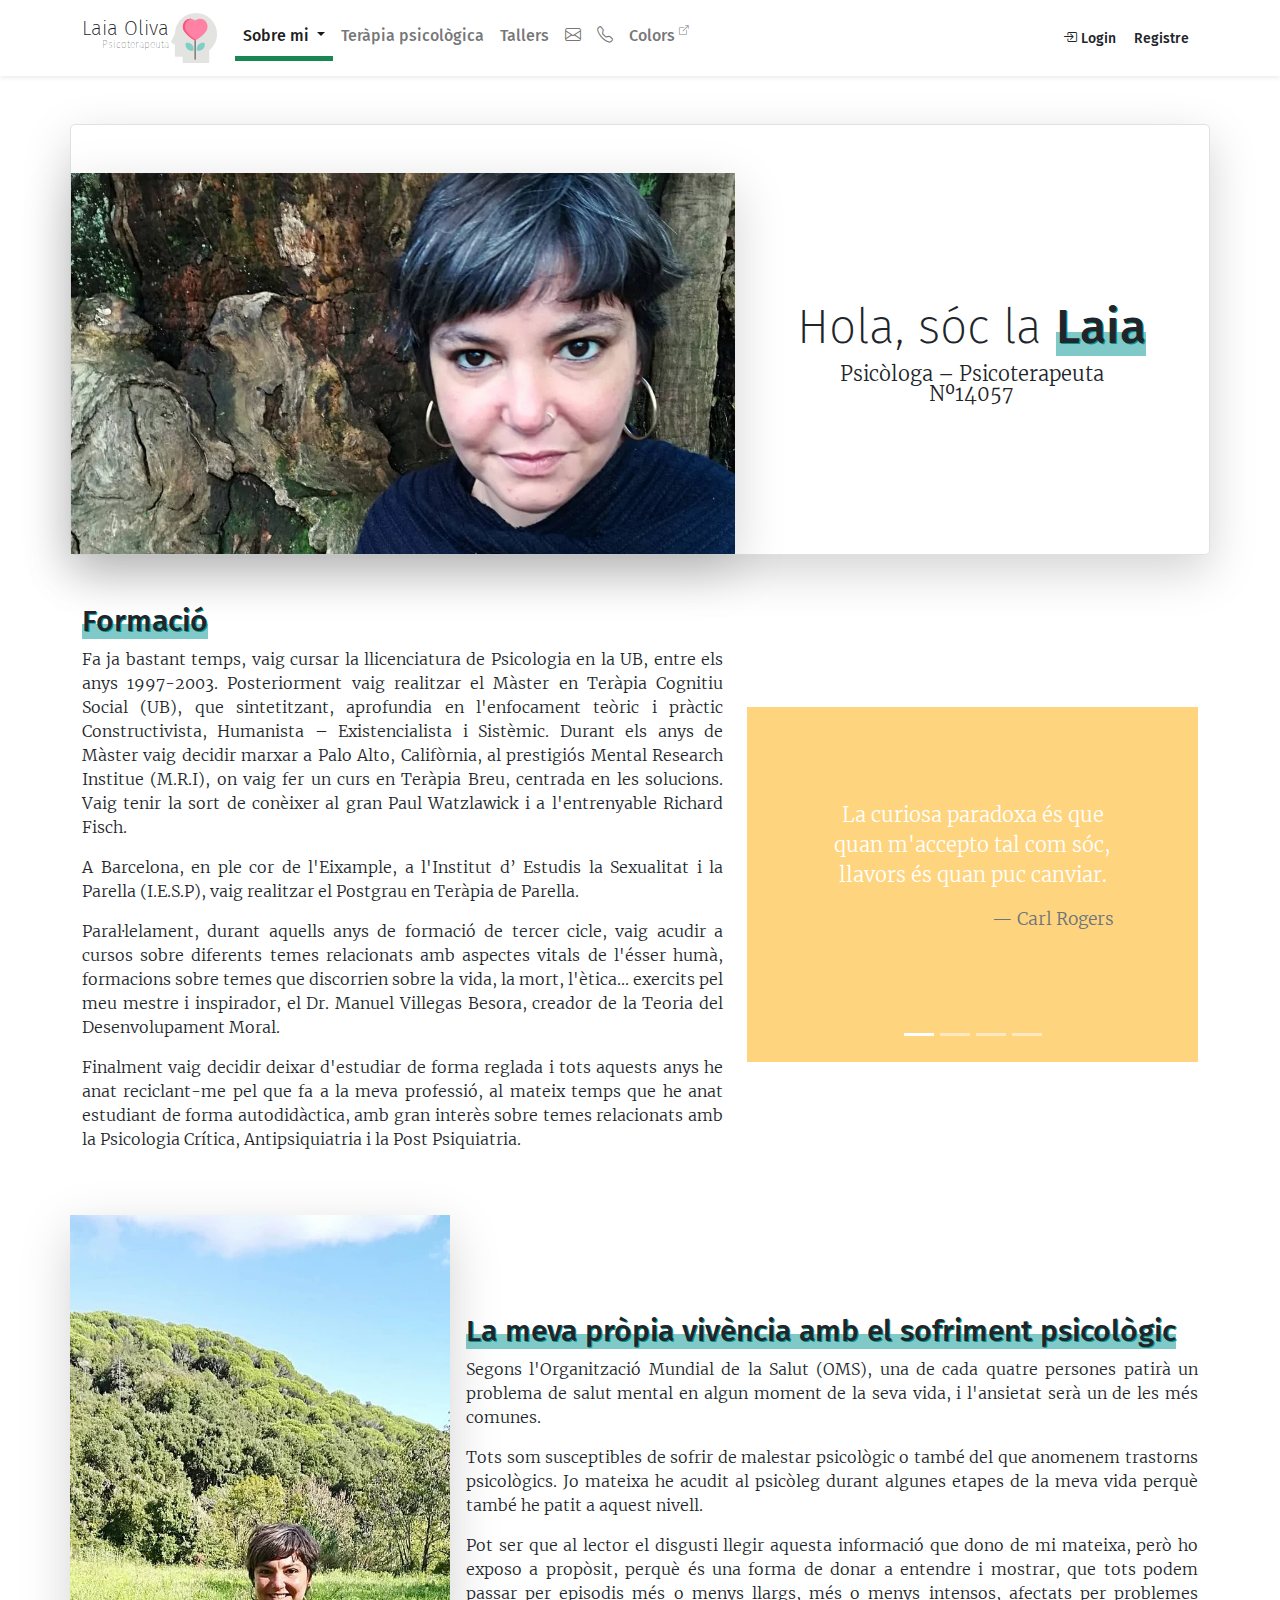
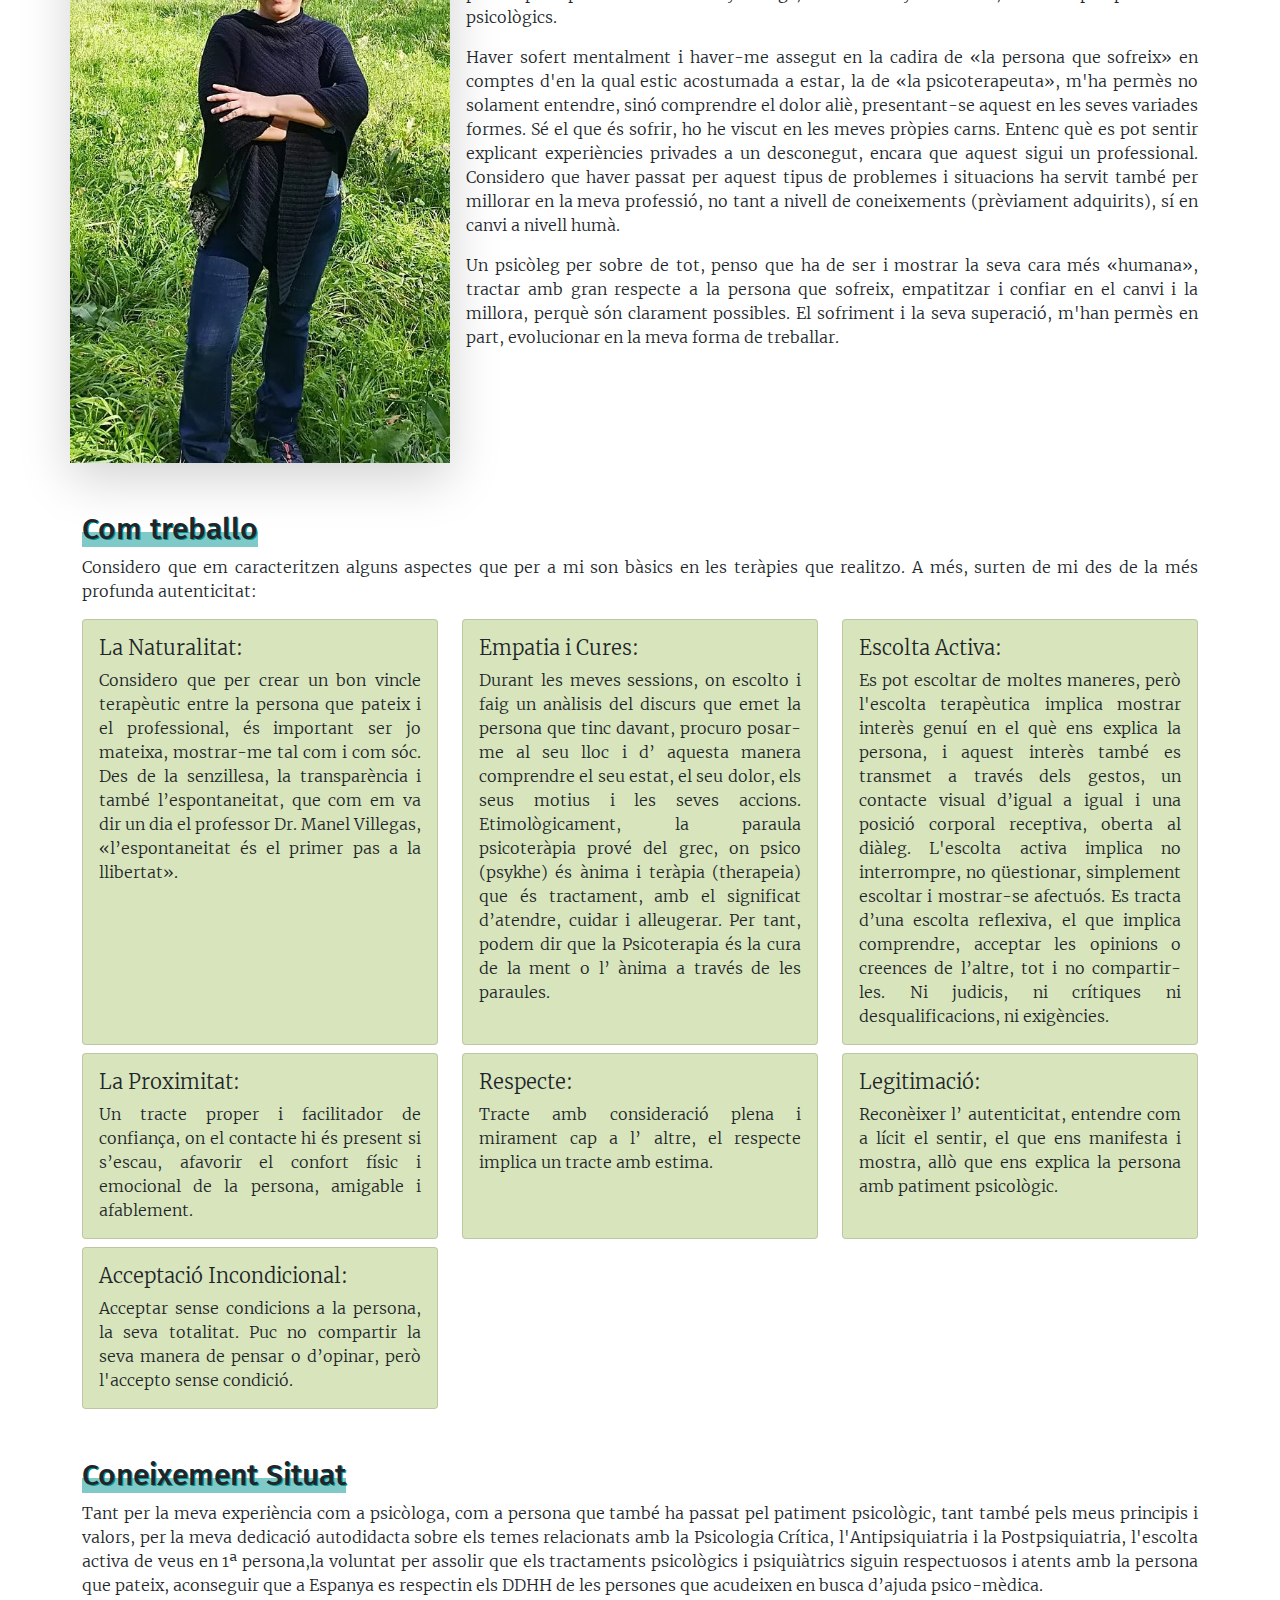
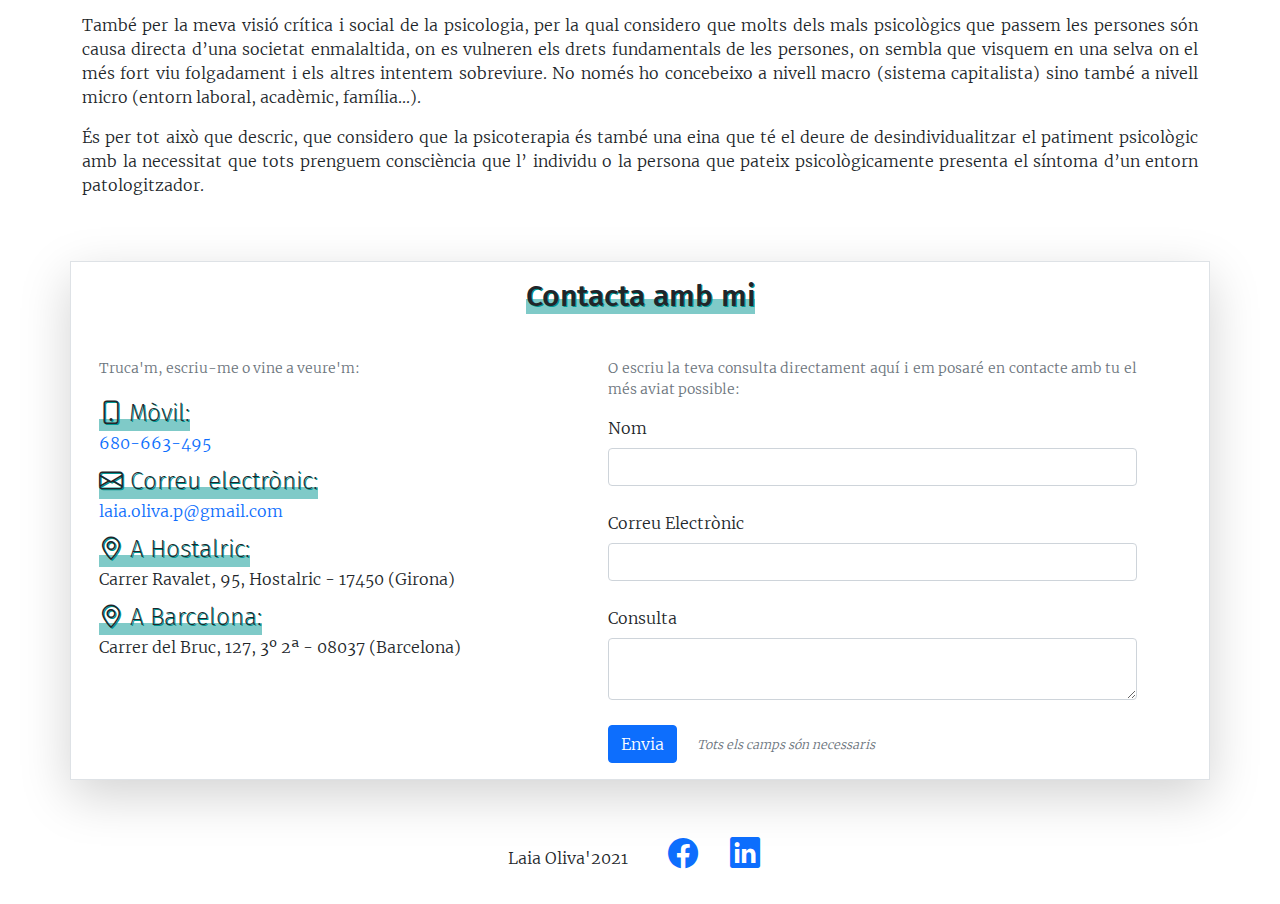
==== index.html @ 210c1254 "Afegits colors personalitzats" ====
<!doctype html>
<html lang="ca">

<head>
	<meta charset="UTF-8">
	<meta name="description" content="IT Academy - Sprint 2: maquetació II (Bootstrap)">
	<meta name="keywords" content="HTML5, CSS3, Bootstrap">
	<meta name="author" content="Rubèn Nieto Perarnau">
	<meta name="viewport" content="width=device-width, initial-scale=1.0">
	<title>S2: Bootstrap - IT Academy</title>

	<!-- 
		a través de CDN: 
	-->

	<!-- Bootstrap -->
	<!-- <link href="https://cdn.jsdelivr.net/npm/bootstrap@5.0.0-beta3/dist/css/bootstrap.min.css" rel="stylesheet" integrity="sha384-eOJMYsd53ii+scO/bJGFsiCZc+5NDVN2yr8+0RDqr0Ql0h+rP48ckxlpbzKgwra6" crossorigin="anonymous"> -->

	<!-- Google Fonts -->
	<!-- <link rel="preconnect" href="https://fonts.gstatic.com"> -->
	<!-- <link href="https://fonts.googleapis.com/css2?family=Fira+Sans:wght@100;200;500;900&family=Merriweather:wght@300&display=swap" rel="stylesheet"> -->
	
	<!-- Bootstrap ICONS -->
	<!-- <link rel="stylesheet" href="https://cdn.jsdelivr.net/npm/bootstrap-icons@1.4.1/font/bootstrap-icons.css"> -->

	<!-- 
		local:
	-->
	
	<!-- Bootstrap -->
	<link href="assets/css/bootstrap.min.css" rel="stylesheet" type="text/css">

	<!-- Fonts -->
	<link href="assets/css/fonts.css" rel="stylesheet" type="text/css">

	<!-- Bootstrap ICONS -->
	<link href="assets/css/bootstrap-icons.css" rel="stylesheet" type="text/css">

	<!-- Els meus estils -->
	<link href="assets/css/styles.css" rel="stylesheet" type="text/css">


</head>

<body>
	<!-- Login Modal -->
	<div class="modal fade" id="loginModal" tabindex="-1" aria-labelledby="loginModalLabel" aria-hidden="true">
		<div class="modal-dialog modal-dialog-centered">
			<div class="modal-content">
				<div class="modal-header">
					<h5 class="modal-title" id="loginModalLabel">Login</h5>
					<button type="button" class="btn-close" data-bs-dismiss="modal" aria-label="Tancar"></button>
				</div>
				<div class="modal-body">
					<form>
						<label for="loginUsername" class="form-label">Nom d'usuari o email:</label>
						<div class="input-group mb-3">
							<span class="input-group-text"><i class="bi bi-person"></i></span>
							<span class="input-group-text"><i class="bi bi-at"></i></span>
							<input type="text" class="form-control" placeholder="" aria-label="Usuari" aria-describedby="loginUsername" id="loginUsername" required>
						</div>
						<label for="loginPassword" class="form-label">Contrasenya:</label>
						<div class="input-group mb-3">
							<span class="input-group-text"><i class="bi bi-asterisk"></i></span>
							<input type="password" class="form-control" placeholder="" aria-label="Password" aria-describedby="loginPassword" id="loginPassword" required>
						</div>
					</form>
				</div>
				<div class="modal-footer">
					<button type="button" class="btn btn-secondary" data-bs-dismiss="modal" data-bs-toggle="modal"
						data-bs-target="#registreModal">Registre</button>
					<button type="button" class="btn btn-primary" data-bs-dismiss="modal">Entra</button>
				</div>
			</div>
		</div>
	</div>
	<!-- Registre Modal -->
	<div class="modal fade" id="registreModal" tabindex="-1" aria-labelledby="registreModalLabel" aria-hidden="true">
		<div class="modal-dialog modal-dialog-centered">
			<div class="modal-content">
				<div class="modal-header">
					<h5 class="modal-title" id="registreModalLabel">Registre</h5>
					<button type="button" class="btn-close" data-bs-dismiss="modal" aria-label="Tancar"></button>
				</div>
				<div class="modal-body">
					<form>
						<label for="registreUsername" class="form-label">Nom d'usuari:</label>
						<div class="input-group mb-3">
							<span class="input-group-text"><i class="bi bi-person"></i></span>
							<input type="text" class="form-control" placeholder="" aria-label="Nom d'usuari" aria-describedby="registreUsername" id="registreUsername" required>
						</div><label for="registreEmail" class="form-label">Correu electrònic:</label>
						<div class="input-group mb-3">
							<span class="input-group-text"><i class="bi bi-at"></i></span>
							<input type="text" class="form-control" placeholder="" aria-label="Nom d'usuari" aria-describedby="registreEmail" id="registreEmail" required>
						</div>
						<label for="registrePassword" class="form-label">Contrasenya:</label>
						<div class="input-group mb-3">
							<span class="input-group-text"><i class="bi bi-asterisk"></i></span>
							<input type="password" class="form-control" placeholder="" aria-label="Password" aria-describedby="registrePassword" id="registrePassword">
						</div>
					</form>
				</div>
				<div class="modal-footer">
					<button type="button" class="btn btn-secondary" data-bs-dismiss="modal" data-bs-toggle="modal"
						data-bs-target="#loginModal">Login</button>
					<button type="button" class="btn btn-primary" data-bs-dismiss="modal">Registra't!</button>
				</div>
			</div>
		</div>
	</div>
	<header>
		<nav class="navbar navbar-expand-lg navbar-light bg-light shadow-sm max-height-100">
			<div class="container">
				<a class="navbar-brand" href="#">
					<img src="assets/images/emotions.svg" alt="Logotip" height="50">
					<div class="float-start text-logo">
						<p>Laia Oliva</p>
						<p>Psicoterapeuta</p>
					</div>
				</a>
				<button class="navbar-toggler" type="button" data-bs-toggle="collapse"
					data-bs-target="#navbarSupportedContent" aria-controls="navbarSupportedContent"
					aria-expanded="false" aria-label="Toggle navigation">
					<span class="navbar-toggler-icon"></span>
				</button>
				<div class="collapse navbar-collapse" id="navbarSupportedContent">
					<ul class="navbar-nav me-auto mb-2 mb-lg-0 nav-pills">
						<li class="nav-item dropdown">
							<a class="nav-link dropdown-toggle active" href="index.html" id="navbarDropdown" role="button"
								data-bs-toggle="dropdown" aria-expanded="false">Sobre mi
							</a>
							<ul class="dropdown-menu" aria-labelledby="navbarDropdown">
								<li><a class="dropdown-item" href="index.html#formacio">Formació</a></li>
								<li><a class="dropdown-item" href="index.html#propia-experiencia">Pròpia vivència</a>
								</li>
								<li><a class="dropdown-item" href="index.html#com-treballo">Com treballo</a></li>
								<li><a class="dropdown-item" href="index.html#coneixement-situat">Coneixement situat</a>
								</li>
							</ul>
						</li>
						<li class="nav-item">
							<a class="nav-link" href="#">Teràpia psicològica</a>
						</li>
						<li class="nav-item">
							<a class="nav-link" href="#">Tallers</a>
						</li>
						<li class="nav-item">
							<a class="nav-link" href="index.html#contacte"><i class="bi bi-envelope"></i></a>
						</li>
						<li class="nav-item">
							<a class="nav-link" href="tel:0034680663495"><i class="bi bi-telephone"></i></a>
						</li>
						<li class="nav-item">
							<a class="nav-link" href="colors.html">Colors <small class="align-top"><i class="bi bi-box-arrow-up-right"></i></small></a>
						</li>
					</ul>
				</div>
				<form class="d-flex">
					<button class="btn btn-sm" type="button" data-bs-toggle="modal" data-bs-target="#loginModal">
						<i class="bi bi-box-arrow-in-right"></i> Login
					</button>
					<button class="btn btn-sm" type="button" data-bs-toggle="modal" data-bs-target="#registreModal">
						Registre
					</button>
				</form>
			</div>
		</nav>
	</header>
	<main class="container-fluid">
		<header class="container mt-5">
			<div class="row pb-0 pt-lg-5 align-items-center rounded-3 border shadow-lg">
				<div class="col-lg-5 p-3 p-lg-4 pt-lg-3">
					<h1 class="display-5 lh-5 text-center">Hola, sóc la <strong>Laia</strong></h1>
					<p class="lead lh-1 text-center">
						Psicòloga – Psicoterapeuta<br />
						Nº14057
					</p>
				</div>
				<div class="col-lg-7 order-lg-first p-0 overflow-hidden shadow-lg">
					<div class="overflow-hidden">
						<img class="d-block rounded-lg-3 rounded-xlg-5 img-fluid" src="assets/images/laia1.webp"
							alt="Foto Laia Oliva">
					</div>
				</div>
			</div>
		</header>
		<!-- Sobre Mi -->
		<section class="container mt-5">
			<!-- Formació -->
			<div class="row align-items-center">
				<div class="col-lg-7">
					<h2 id="formacio"><strong>Formació</strong></h2>
					<p> Fa ja bastant temps, vaig cursar la llicenciatura de Psicologia en la UB, entre els anys
						1997-2003.
						Posteriorment vaig realitzar el Màster en Teràpia Cognitiu Social (UB), que sintetitzant,
						aprofundia
						en l'enfocament teòric i pràctic Constructivista, Humanista – Existencialista i Sistèmic.
						Durant els anys de Màster vaig decidir marxar a Palo Alto, Califòrnia, al prestigiós Mental
						Research
						Institue (M.R.I), on vaig fer un curs en Teràpia Breu, centrada en les solucions.
						Vaig tenir la sort de conèixer al gran Paul Watzlawick i a l'entrenyable Richard Fisch.
					</p>
					<p>
						A Barcelona, en ple cor de l'Eixample, a l'Institut d’ Estudis la Sexualitat i la Parella
						(I.E.S.P),
						vaig realitzar el Postgrau en Teràpia de Parella.
					</p>
					<p>
						Paral·lelament, durant aquells anys de formació de tercer cicle, vaig acudir a cursos sobre
						diferents
						temes relacionats amb aspectes vitals de l'ésser humà, formacions sobre temes que discorrien
						sobre la
						vida, la mort, l'ètica... exercits pel meu mestre i inspirador, el Dr. Manuel Villegas Besora,
						creador
						de la Teoria del Desenvolupament Moral.
					</p>
					<p>
						Finalment vaig decidir deixar d'estudiar de forma reglada i tots aquests anys he anat
						reciclant-me pel
						que fa a la meva professió, al mateix temps que he anat estudiant de forma autodidàctica, amb
						gran
						interès sobre temes relacionats amb la Psicologia Crítica, Antipsiquiatria i la Post
						Psiquiatria.
					</p>
				</div>
				<div class="col-lg-5">
					<div id="carouselFrases" class="carousel slide carousel-fade" data-bs-ride="carousel">
						<div class="carousel-indicators">
							<button type="button" data-bs-target="#carouselFrases" data-bs-slide-to="0" class="active"
								aria-current="true" aria-label="Frase 1"></button>
							<button type="button" data-bs-target="#carouselFrases" data-bs-slide-to="1"
								aria-label="Frase 2"></button>
							<button type="button" data-bs-target="#carouselFrases" data-bs-slide-to="2"
								aria-label="Frase 3"></button>
							<button type="button" data-bs-target="#carouselFrases" data-bs-slide-to="3"
								aria-label="Frase 4"></button>
						</div>
						<div class="carousel-inner">
							<div class="carousel-item active">
								<img src="assets/images/frase1.jpg" class="d-block w-100" alt="Fons Frase 1">
								<div class="carousel-caption d-flex align-items-center top-0">
									<div class="card-body">
										<blockquote class="blockquote">
											<p>La curiosa paradoxa és que quan m'accepto tal com sóc, llavors és quan
												puc canviar.</p>
											<footer class="blockquote-footer mt-3 text-end">Carl Rogers</footer>
										</blockquote>
									</div>
								</div>
							</div>
							<div class="carousel-item">
								<img src="assets/images/frase2.jpg" class="d-block w-100" alt="Fons Frase 2">
								<div class="carousel-caption d-flex align-items-center top-0">
									<div class="card-body">
										<blockquote class="blockquote">
											<p>La veritable felicitat està en acceptar-se un mateix i entrar en contacte
												amb un mateix.</p>
											<footer class="blockquote-footer mt-3 text-end">Carl Rogers</footer>
										</blockquote>
									</div>
								</div>
							</div>
							<div class="carousel-item">
								<img src="assets/images/frase3.jpg" class="d-block w-100" alt="Fons Frase 3">
								<div class="carousel-caption d-flex align-items-center top-0">
									<div class="card-body">
										<blockquote class="blockquote mb-0">
											<p>Una persona, en descubrir que és estimada per ser com és, no pel que
												pretèn ser, sentirà que mereix respecte i amor.</p>
											<footer class="blockquote-footer mt-3 text-end">Carl Rogers</footer>
										</blockquote>
									</div>
								</div>
							</div>
							<div class="carousel-item">
								<img src="assets/images/frase4.jpg" class="d-block w-100" alt="Fons Frase 4">
								<div class="carousel-caption d-flex align-items-center top-0">
									<div class="card-body">
										<blockquote class="blockquote mb-0">
											<p>La bona vida és un procés, no un estat del ser. Es tracta d'una direcció,
												no d'un
												destí.</p>
											<footer class="blockquote-footer mt-3 text-end">Carl Rogers</footer>
										</blockquote>
									</div>
								</div>
							</div>
						</div>
					</div>
				</div>
			</div>
			<!-- Pròpia experiència -->
			<div class="row mt-5 align-items-center">
				<div class="col-lg-8 ps-lg-3">
					<h2 id="propia-experiencia"><strong>La meva pròpia vivència amb el sofriment psicològic</strong>
					</h2>
					<p>
						Segons l'Organització Mundial de la Salut (OMS), una de cada quatre persones patirà un problema
						de salut mental en algun moment de la seva vida, i l'ansietat serà un de les més comunes.
					</p>
					<p>
						Tots som susceptibles de sofrir de malestar psicològic o també del que anomenem trastorns
						psicològics. Jo mateixa he acudit al psicòleg durant algunes etapes de la meva vida perquè també
						he patit a
						aquest nivell.
					</p>
					<p>
						Pot ser que al lector el disgusti llegir aquesta informació que dono de mi mateixa, però ho
						exposo a propòsit, perquè és una forma de donar a entendre i mostrar, que tots podem passar
						per episodis més o menys llargs, més o menys intensos, afectats per problemes psicològics.
					</p>
					<p>
						Haver sofert mentalment i haver-me assegut en la cadira de «la persona que sofreix» en comptes
						d'en la qual estic acostumada a estar, la de «la psicoterapeuta», m'ha permès no solament
						entendre, sinó comprendre el dolor aliè, presentant-se aquest en les seves variades formes. Sé
						el que és sofrir, ho he viscut en les
						meves pròpies carns.
						Entenc què es pot sentir explicant experiències privades a un desconegut, encara que aquest
						sigui un
						professional.
						Considero que haver passat per aquest tipus de problemes i situacions ha servit també per
						millorar en la meva professió, no tant a nivell de coneixements (prèviament adquirits), sí en
						canvi a nivell humà.
					</p>
					<p>
						Un psicòleg per sobre de tot, penso que ha de ser i mostrar la seva cara més «humana», tractar
						amb
						gran respecte
						a la persona que sofreix, empatitzar i confiar en el canvi i la millora, perquè són clarament
						possibles.
						El sofriment i la seva superació, m'han permès en part, evolucionar en la meva forma de
						treballar.
					</p>
				</div>
				<div class="col-lg-4 order-lg-first p-0 shadow-lg">
					<picture>
						<source media="(min-width:992px)" srcset="assets/images/laia2-v.jpg">
						<img class="img-fluid" src="assets/images/laia2.jpg" alt="Foto Laia Oliva">
					</picture>
				</div>
			</div>
			<!-- Com Treballo -->
			<div class="row mt-5">
				<h2 id="com-treballo"><strong>Com treballo</strong></h2>
				<p>
					Considero que em caracteritzen alguns aspectes que per a mi son bàsics en les teràpies que
					realitzo. A més, surten de mi des de la més profunda autenticitat:
				</p>
			</div>
			<div class="row row-cols-auto row-cols-lg-3 row-cols-xxl-4 gy-2">
				<div class="col d-flex align-items-stretch">
					<div class="card bg-color2">
						<div class="card-body">
							<h5 class="card-title">La Naturalitat:</h5>
							<p class="card-text">Considero que per crear un bon vincle terapèutic entre la persona que
								pateix i el
								professional,
								és important ser jo mateixa, mostrar-me tal com i com sóc. Des de la senzillesa, la
								transparència
								i també l’espontaneitat, que com em va dir un dia el professor Dr. Manel Villegas,
								«l’espontaneitat
								és el primer pas a la llibertat».</p>
						</div>
					</div>
				</div>
				<div class="col d-flex align-items-stretch">
					<div class="card bg-color2">
						<div class="card-body">
							<h5 class="card-title">Empatia i Cures:</h5>
							<p class="card-text">Durant les meves sessions, on escolto i faig un anàlisis del discurs
								que emet la persona que
								tinc davant,
								procuro posar-me al seu lloc i d’ aquesta manera comprendre el seu estat, el seu dolor,
								els
								seus motius i
								les seves accions. Etimològicament, la paraula psicoteràpia prové del grec, on psico
								(psykhe) és ànima i
								teràpia (therapeia) que és tractament, amb el significat d’atendre, cuidar i alleugerar.
								Per
								tant, podem dir
								que la Psicoterapia és la cura de la ment o l’ ànima a través de les paraules.</p>
						</div>
					</div>
				</div>
				<div class="col d-flex align-items-stretch">
					<div class="card bg-color2">
						<div class="card-body">
							<h5 class="card-title">Escolta Activa:</h5>
							<p class="card-text">Es pot escoltar de moltes maneres, però l'escolta terapèutica
								implica mostrar interès
								genuí en el què ens explica la persona, i aquest interès també es transmet a través
								dels
								gestos, un contacte visual d’igual a igual i una posició corporal receptiva, oberta
								al
								diàleg. L'escolta activa implica no interrompre, no qüestionar, simplement escoltar
								i
								mostrar-se afectuós. Es tracta d’una escolta reflexiva, el que implica comprendre,
								acceptar les opinions o creences de l’altre, tot i no compartir-les. Ni judicis,
								ni crítiques ni desqualificacions, ni exigències.</p>
						</div>
					</div>
				</div>
				<div class="col d-flex align-items-stretch">
					<div class="card bg-color2">
						<div class="card-body">
							<h5 class="card-title">La Proximitat:</h5>
							<p class="card-text">Un tracte proper i facilitador de confiança, on el contacte hi és
								present si s’escau,
								afavorir el confort físic i emocional de la persona, amigable i afablement.
							</p>
						</div>
					</div>
				</div>
				<div class="col d-flex align-items-stretch">
					<div class="card bg-color2">
						<div class="card-body">
							<h5 class="card-title">Respecte:</h5>
							<p class="card-text">Tracte amb consideració plena i mirament cap a l’ altre, el respecte
								implica un tracte amb
								estima.</p>
						</div>
					</div>
				</div>
				<div class="col d-flex align-items-stretch">
					<div class="card bg-color2">
						<div class="card-body">
							<h5 class="card-title">Legitimació:</h5>
							<p class="card-text">Reconèixer l’ autenticitat, entendre com a lícit el sentir, el que ens
								manifesta i mostra,
								allò que
								ens explica la persona amb patiment psicològic.</p>
						</div>
					</div>
				</div>
				<div class="col d-flex align-items-stretch">
					<div class="card bg-color2">
						<div class="card-body">
							<h5 class="card-title">Acceptació Incondicional:</h5>
							<p class="card-text">Acceptar sense condicions a la persona, la seva totalitat. Puc no
								compartir la seva manera
								de pensar
								o d’opinar, però l'accepto sense condició.</p>
						</div>
					</div>
				</div>
			</div>
			<!-- Coneixement Situat -->
			<div class="row mt-5">
				<h2 id="coneixement-situat"><strong>Coneixement Situat</strong></h2>
				<p>
					Tant per la meva experiència com a psicòloga, com a persona que també ha passat pel patiment
					psicològic, tant també pels meus principis i valors, per la meva dedicació autodidacta sobre
					els temes relacionats amb la Psicologia Crítica, l'Antipsiquiatria i la Postpsiquiatria,
					l'escolta activa de veus en 1ª persona,la voluntat per assolir que els tractaments psicològics
					i psiquiàtrics siguin respectuosos i atents amb la persona que pateix, aconseguir que a Espanya
					es respectin els DDHH de les persones que acudeixen en busca d’ajuda psico-mèdica.
				</p>
				<p>
					També per la meva visió crítica i social de la psicologia, per la qual considero que molts dels mals
					psicològics que passem les persones són causa directa d’una societat enmalaltida, on es
					vulneren els drets fundamentals de les persones, on sembla que visquem en una selva on el més
					fort viu folgadament i els altres intentem sobreviure. No només ho concebeixo a nivell macro
					(sistema capitalista) sino també a nivell micro (entorn laboral, acadèmic, família...).
				</p>
				<p>
					És per tot això que descric, que considero que la psicoterapia és també una eina que té el
					deure de desindividualitzar el patiment psicològic amb la necessitat que tots prenguem
					consciència que l’ individu o la persona que pateix psicològicamente presenta el síntoma d’un
					entorn patologitzador.
				</p>
			</div>
		</section>
		<!-- Teràpia Psicològica
		<section class="bg-color1 container mt-5" id="terapia">
			<div class="row">
				<h2><strong>Teràpia Psicològica</strong></h2>
			</div>
		</section>
		Tallers
		<section class="bg-color3 container mt-5" id="tallers">
			<div class="row">
				<h2><strong>Tallers</strong></h2>
			</div>
		</section> -->
		<!-- Contacte -->
		<section class="container my-5 border shadow-lg" id="contacte">
			<div class="row p-3 text-center">
				<h2><strong>Contacta amb mi</strong></h2>
			</div>
			<div class="row p-3 gap-5">
				<div class="col-lg-5">
					<p class="form-text mb-3">Truca'm, escriu-me o vine a veure'm:</p>
					<address>
						<dl>
							<dt><i class="bi bi-phone"></i> Mòvil:</dt>
							<dd><a href="tel:0034680663495">680-663-495</a></dd>
							<dt><i class="bi bi-envelope"></i> Correu electrònic:</dt>
							<dd><a href="mailto:laia.oliva.p@gmail.com">laia.oliva.p@gmail.com</a></dd>
							<dt><i class="bi bi-geo-alt"></i> A Hostalric:</dt>
							<dd>Carrer Ravalet, 95, Hostalric - 17450 (Girona)</dd>
							<dt><i class="bi bi-geo-alt"></i> A Barcelona:</dt>
							<dd>Carrer del Bruc, 127, 3º 2ª - 08037 (Barcelona)</dd>
						</dl>
					</address>
				</div>
				<div class="col-lg-6">
					<form>
						<p class="mb-3 form-text">O escriu la teva consulta directament aquí i em posaré en contacte amb
							tu el més aviat possible:</p>
						<div>
							<label for="inputNom" class="form-label">Nom</label>
							<input type="text" class="form-control" id="inputNom" aria-describedby="nomHelp" required>
							<div id="nomHelp" class="form-text invisible"><small>Escriu el teu nom per dirigir-me a
									tu.</small>
							</div>
						</div>
						<div>
							<label for="inputEmail" class="form-label">Correu Electrònic</label>
							<input type="email" class="form-control" id="inputEmail" aria-describedby="emailHelp"
								required>
							<div id="emailHelp" class="form-text invisible"><small>Mai comparteixo l'email amb ningú
									més.</small>
							</div>
						</div>
						<div>
							<label for="inputConsulta" class="form-label">Consulta</label>
							<textarea type="text" class="form-control" id="inputConsulta"
								aria-describedby="consultaHelp"></textarea>
							<div id="AssumpteHelp" class="form-text invisible"><small>Escriu aquí la teva
									consulta.</small></div>
						</div>
						<div class="justify-content-end">
							<button type="submit" class="btn btn-primary">Envia</button>
							<span id="passwordHelpInline" class="form-text ps-3"><small><em>Tots els camps són
										necessaris</em></small></span>
						</div>
					</form>
				</div>
			</div>
		</section>
	</main>
	<footer class="mb-3">
		<div class="row align-items-center">
			<div class="col-6">
				<ul class="nav justify-content-end">
					<li class="nav-item">
						Laia Oliva'2021
					</li>
				</ul>
			</div>
			<div class="col-6">
				<ul class="nav justify-content-start">
					<li class="nav-item">
						<h2><a href="#" class="nav-link"><i class="bi bi-facebook"></i></a></h2>
					</li>
					<li class="nav-item">
						<h2><a href="#" class="nav-link"><i class="bi bi-linkedin"></i></a></h2>
					</li>
				</ul>
			</div>
		</div>
	</footer>
	<!-- Bootstrap JS Bundle with Popper -->
	<!-- CDN-->
	<!-- <script src="https://cdn.jsdelivr.net/npm/bootstrap@5.0.0-beta3/dist/js/bootstrap.bundle.min.js" integrity="sha384-JEW9xMcG8R+pH31jmWH6WWP0WintQrMb4s7ZOdauHnUtxwoG2vI5DkLtS3qm9Ekf" crossorigin="anonymous"></script> -->
	<!-- local -->
	<script src="assets/js/bootstrap.bundle.min.js" type="text/javascript"></script>
</body>

</html>
---- assets/css/fonts.css ----
@font-face {
    font-family: "Fira Sans";
    src: url("../fonts/FiraSans-100.ttf") format('truetype');
    font-weight: 100;
    font-style: normal;
}

@font-face {
    font-family: "Fira Sans";
    src: url("../fonts/FiraSans-200.ttf") format('truetype');
    font-weight: 200;
    font-style: normal;
}

@font-face {
    font-family: "Fira Sans";
    src: url("../fonts/FiraSans-500.ttf") format('truetype');
    font-weight: 500;
    font-style: normal;
}

@font-face {
    font-family: "Fira Sans";
    src: url("../fonts/FiraSans-100.ttf") format('truetype');
    font-weight: 900;
    font-style: normal;
}

@font-face {
    font-family: "Merriweather";
    src: url("../fonts/Merriweather-300.ttf") format('truetype');
    font-weight: 300;
    font-style: normal;
}
---- assets/css/styles.css ----
body { font-family: 'Merriweather', serif; }

h1, h2, .navbar, dt { font-family: 'Fira Sans', sans-serif; }

.navbar { background-color: white !important; }

.nav-pills .nav-link.active {
    background-color: rgba(255, 255, 255, 0) !important;
    border-radius: 0;
    border-bottom: 5px solid var(--bs-green);
}

h1 { 
    font-weight: 500; 
    font-size: 3em; 
}

h2 { 
    font-weight: 200;
    font-size: 1.875em;
}

.text-logo p { 
    font-weight: 200; 
    margin: 0;
}

.text-logo p:last-of-type { 
    font-weight: 100; 
    font-size: 0.5em;
    text-align: right;
    line-height: .5em;
}

strong, dt {
    box-shadow: inset 0 -0.5em rgba(0, 149, 145, 0.5);
    text-shadow: 1px 1px rgb(0, 149, 145);
}

strong { font-weight: bolder; }

dt { 
    display: inline-block; 
    font-weight: 200;
}

p:not(blockquote p), dd { text-align: justify; }

.bg-secondary { background-color: #950004 !important; }

.bg-secondary-light { background-color: #E7CFD1 !important; }

.bg-primary-light { background-color: #CFE7E5 !important; }

.bg-color1 { background-color: #FFD47E; }
.bg-color2 { background-color: #D7E4BC; }
.bg-color3 { background-color: #FFC4AC; }
.bg-color4 { background-color: #D4E3FE, }

address dt { font-size: 1.5em; }
address a { text-decoration: none; }

small.align-top { font-size: 0.6em; }
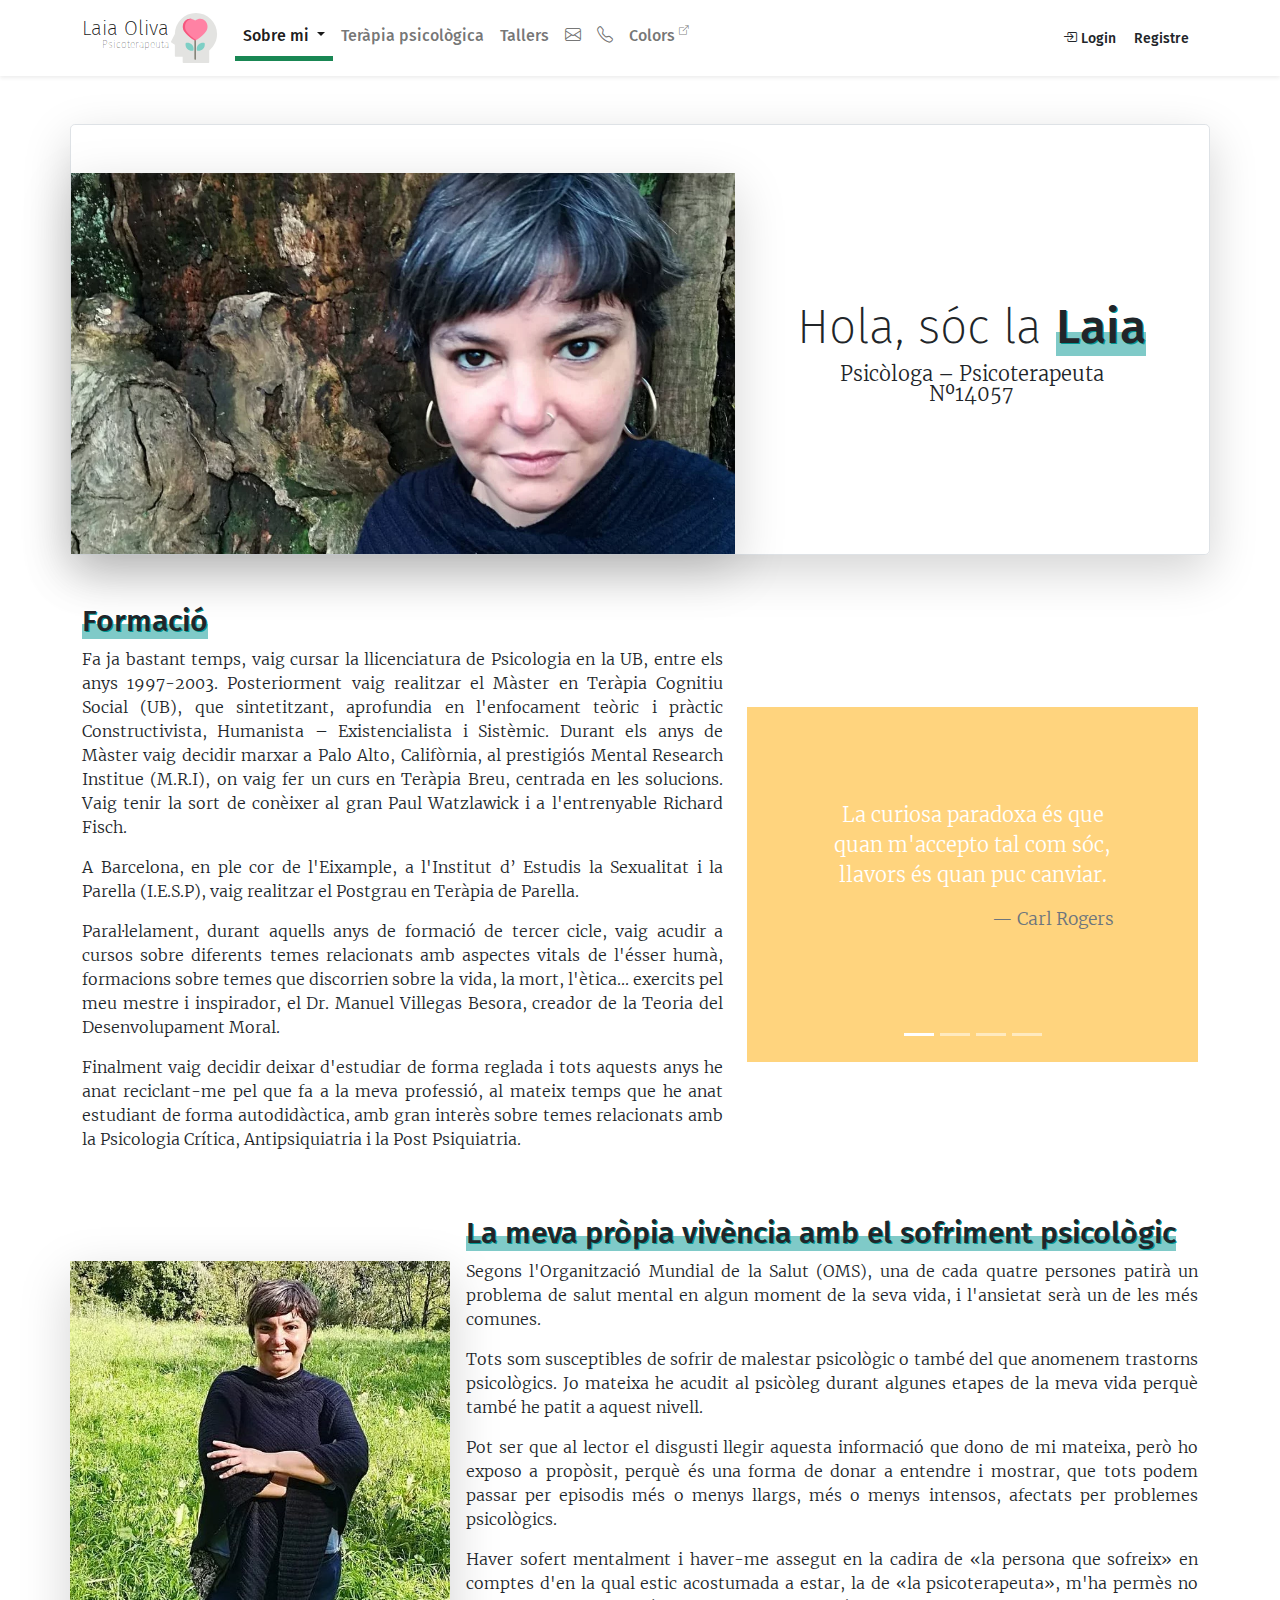
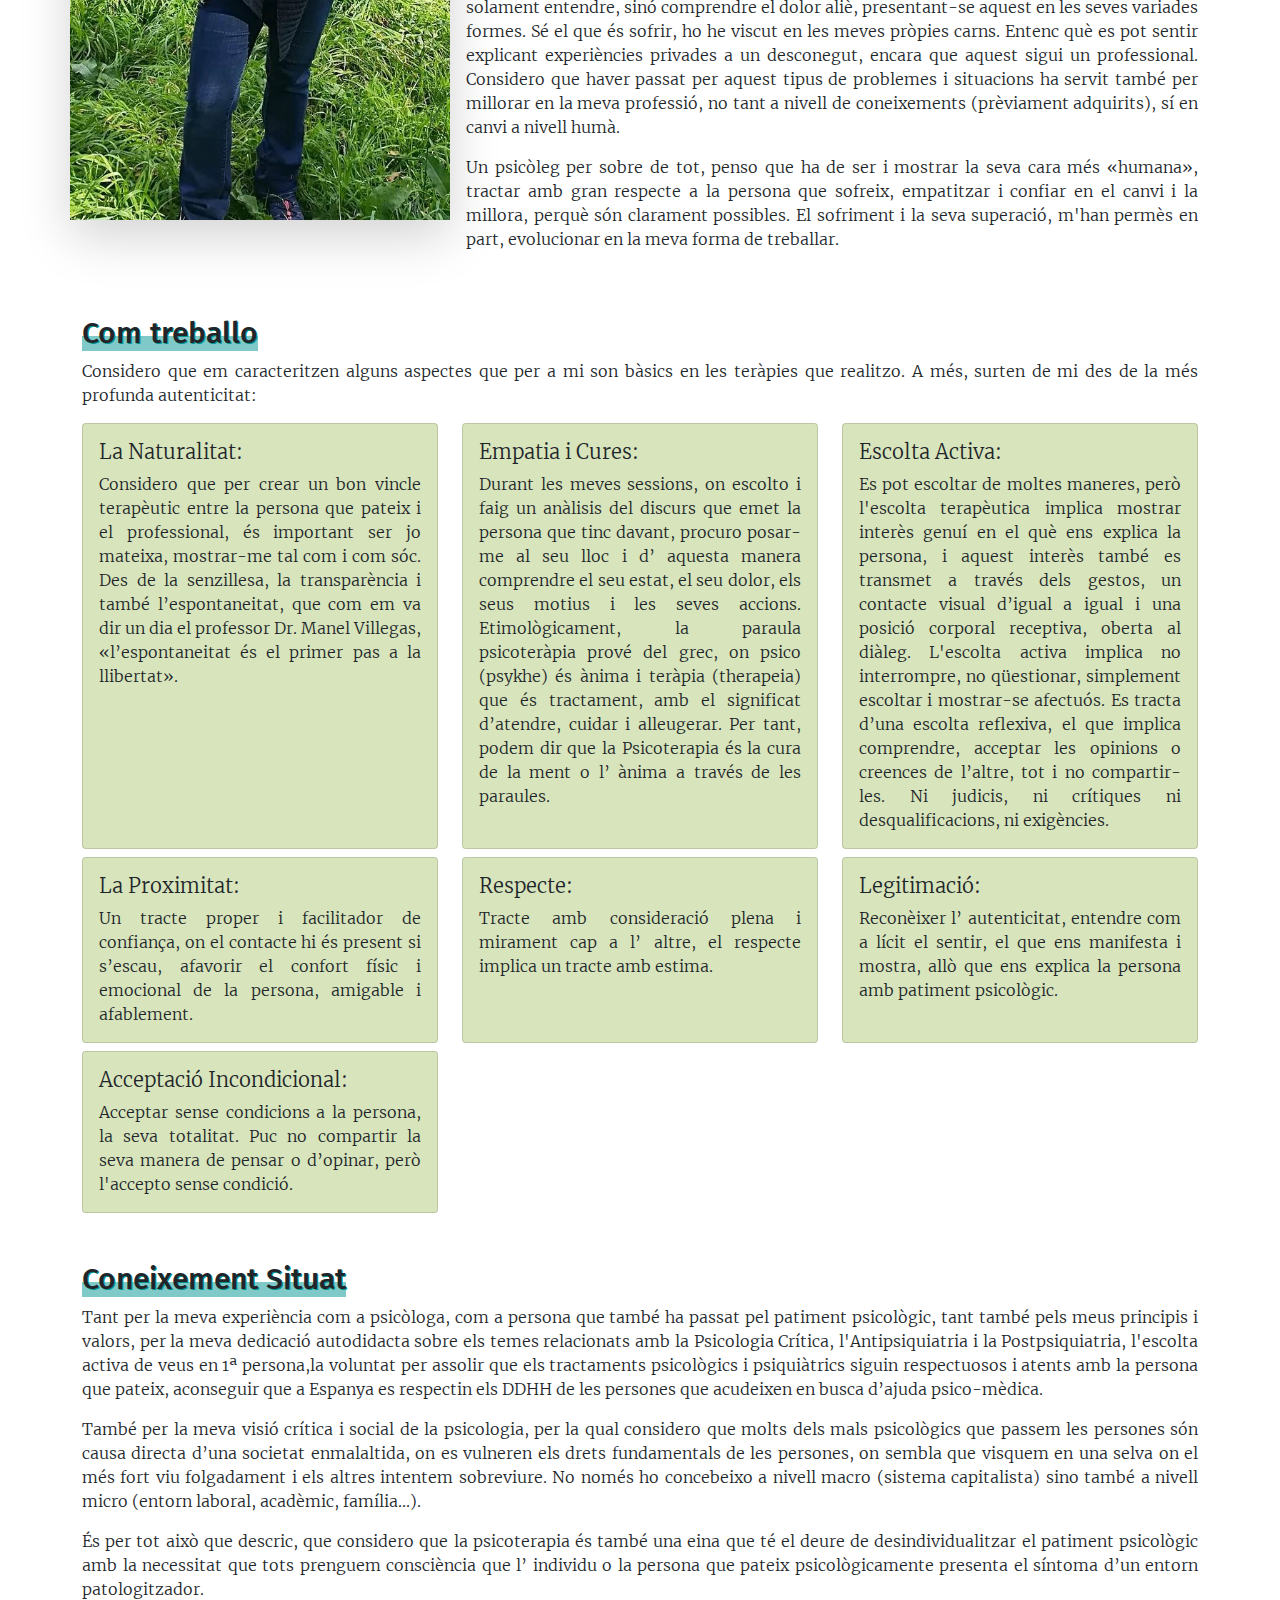
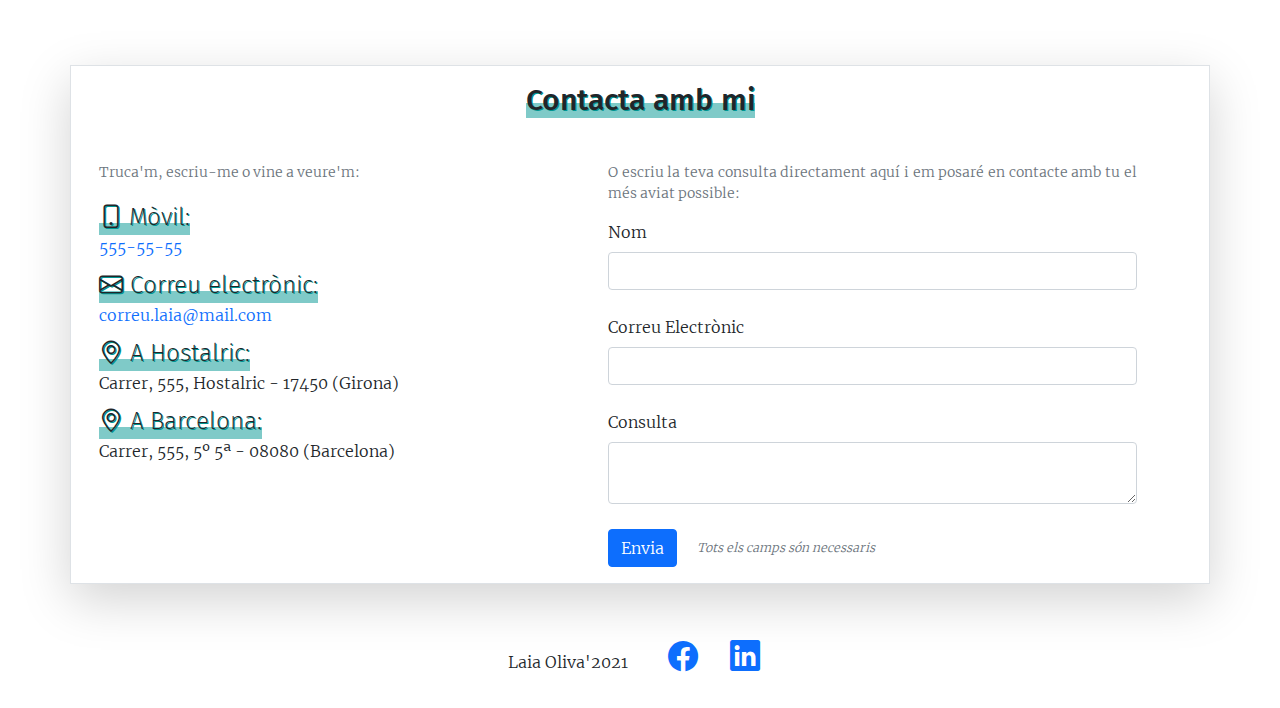
==== commit bad9eed1: "Final ex3: tunejar plantilla" ====
--- a/index.html
+++ b/index.html
@@ -6,6 +6,9 @@
 	<meta name="description" content="IT Academy - Sprint 2: maquetació II (Bootstrap)">
 	<meta name="keywords" content="HTML5, CSS3, Bootstrap">
 	<meta name="author" content="Rubèn Nieto Perarnau">
+	<link rel="apple-touch-icon" sizes="76x76" href="assets/images/favicon.png">
+  	<link rel="icon" type="image/png" href="assets/images/favicon.png">
+  	<meta http-equiv="X-UA-Compatible" content="IE=edge,chrome=1" />
 	<meta name="viewport" content="width=device-width, initial-scale=1.0">
 	<title>S2: Bootstrap - IT Academy</title>
 
@@ -148,7 +151,7 @@
 							<a class="nav-link" href="index.html#contacte"><i class="bi bi-envelope"></i></a>
 						</li>
 						<li class="nav-item">
-							<a class="nav-link" href="tel:0034680663495"><i class="bi bi-telephone"></i></a>
+							<a class="nav-link" href="#"><i class="bi bi-telephone"></i></a>
 						</li>
 						<li class="nav-item">
 							<a class="nav-link" href="colors.html">Colors <small class="align-top"><i class="bi bi-box-arrow-up-right"></i></small></a>
@@ -334,7 +337,7 @@
 				</div>
 				<div class="col-lg-4 order-lg-first p-0 shadow-lg">
 					<picture>
-						<source media="(min-width:992px)" srcset="assets/images/laia2-v.jpg">
+						<source media="(min-width:992px)" srcset="assets/images/laia3-v.jpg">
 						<img class="img-fluid" src="assets/images/laia2.jpg" alt="Foto Laia Oliva">
 					</picture>
 				</div>
@@ -493,13 +496,13 @@
 					<address>
 						<dl>
 							<dt><i class="bi bi-phone"></i> Mòvil:</dt>
-							<dd><a href="tel:0034680663495">680-663-495</a></dd>
+							<dd><a href="#">555-55-55</a></dd>
 							<dt><i class="bi bi-envelope"></i> Correu electrònic:</dt>
-							<dd><a href="mailto:laia.oliva.p@gmail.com">laia.oliva.p@gmail.com</a></dd>
+							<dd><a href="mailto:#">correu.laia@mail.com</a></dd>
 							<dt><i class="bi bi-geo-alt"></i> A Hostalric:</dt>
-							<dd>Carrer Ravalet, 95, Hostalric - 17450 (Girona)</dd>
+							<dd>Carrer, 555, Hostalric - 17450 (Girona)</dd>
 							<dt><i class="bi bi-geo-alt"></i> A Barcelona:</dt>
-							<dd>Carrer del Bruc, 127, 3º 2ª - 08037 (Barcelona)</dd>
+							<dd>Carrer, 555, 5º 5ª - 08080 (Barcelona)</dd>
 						</dl>
 					</address>
 				</div>
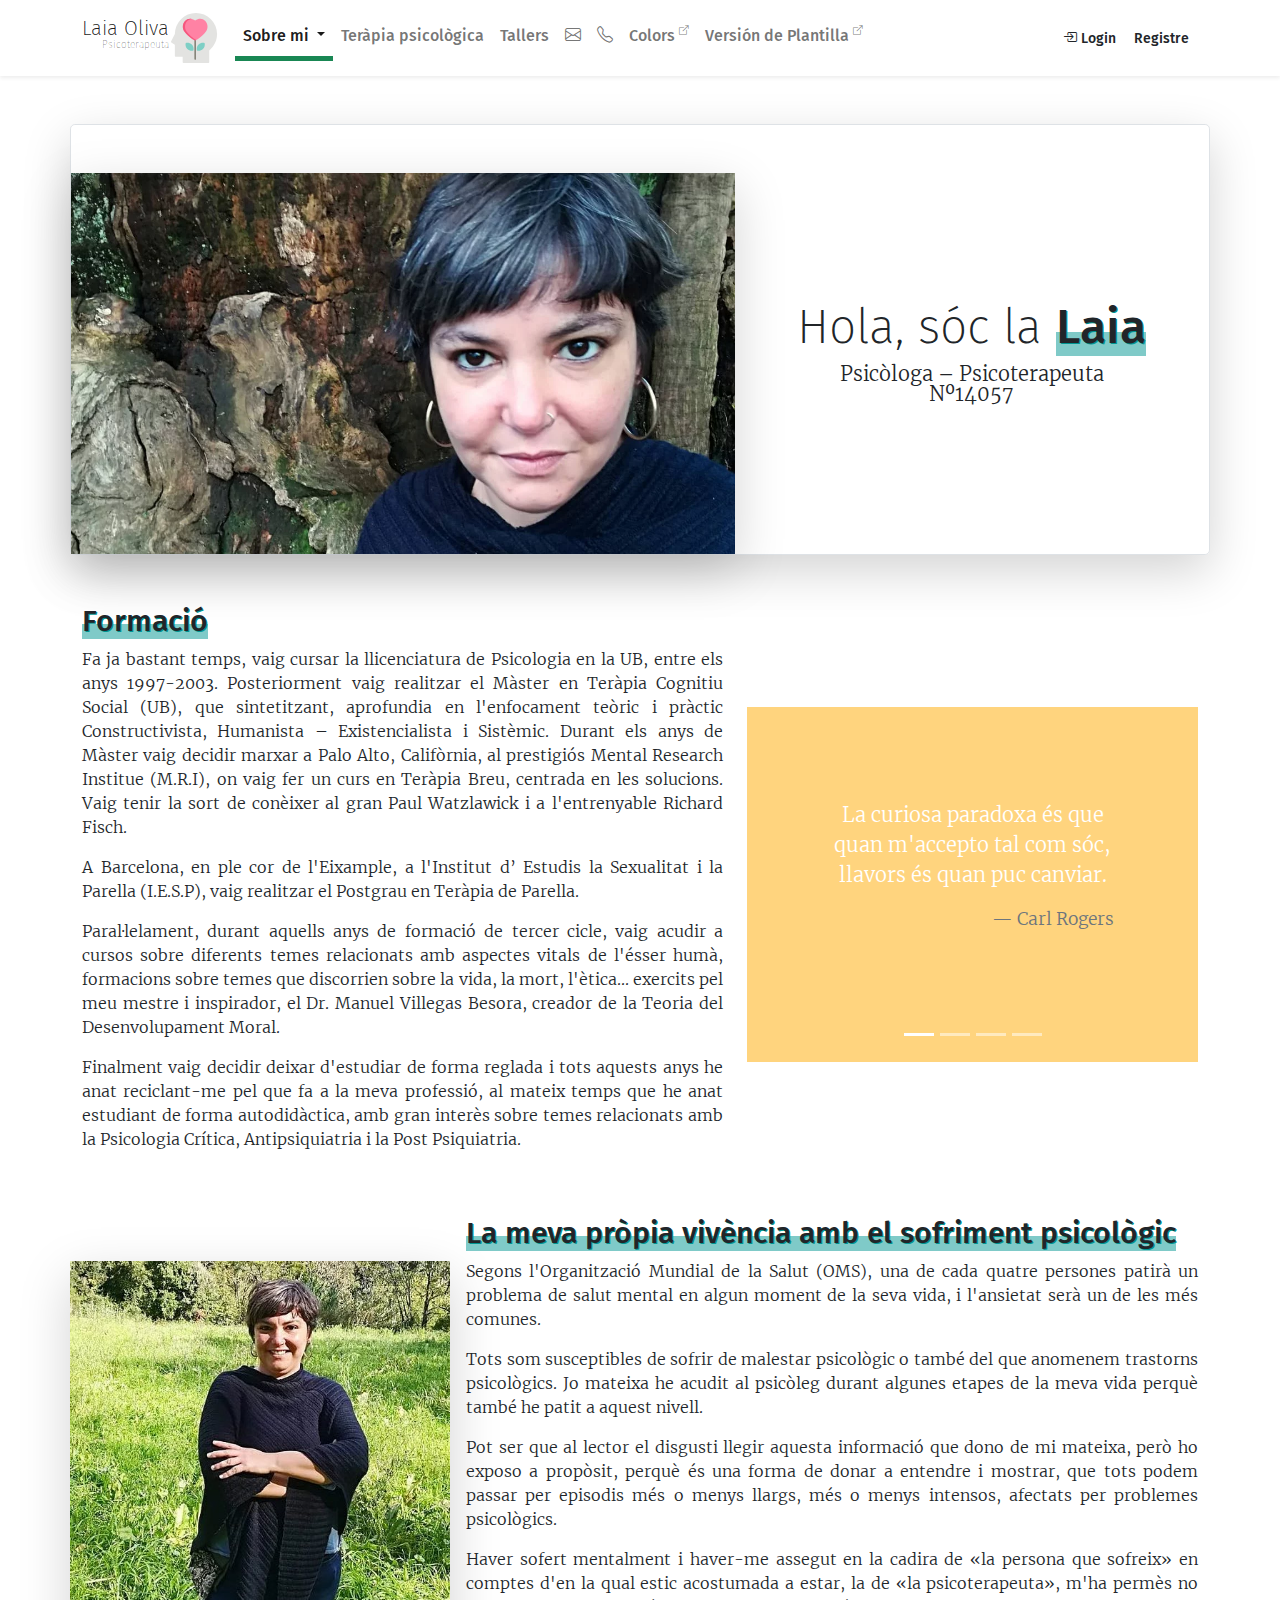
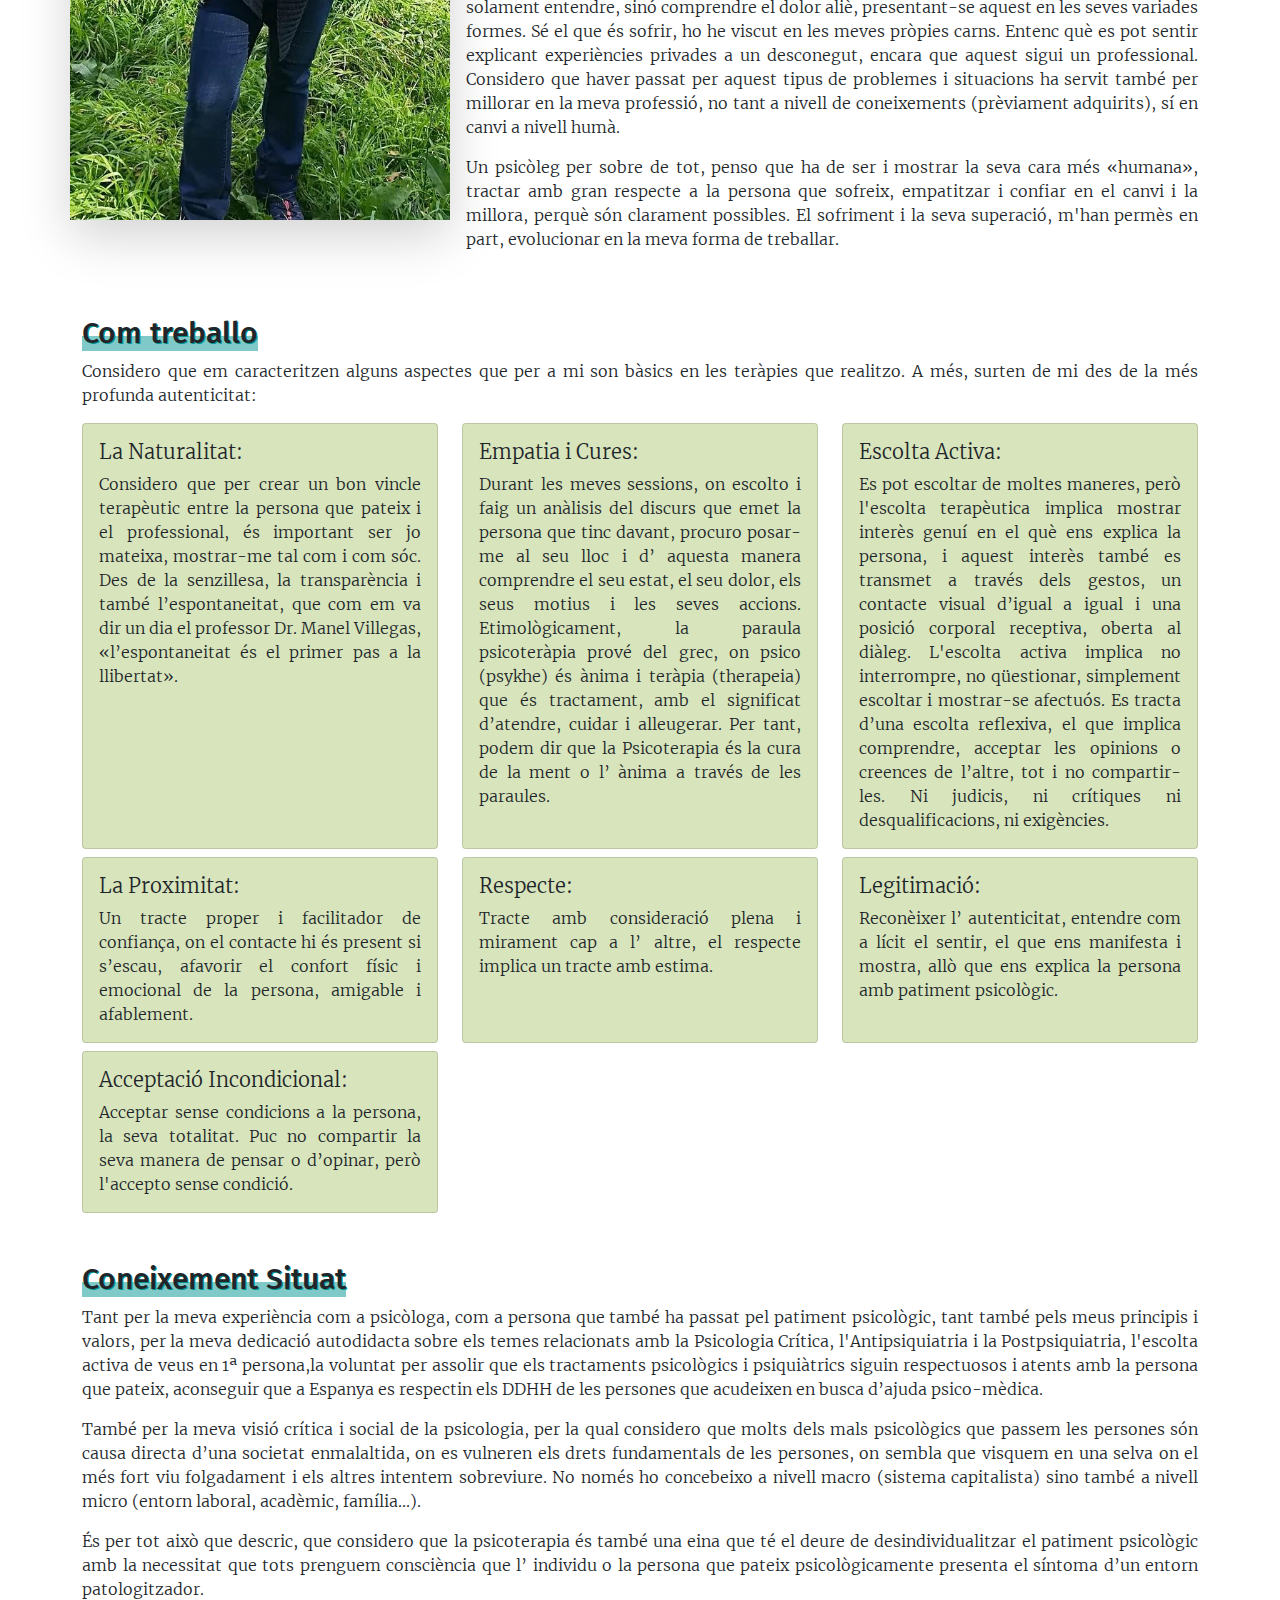
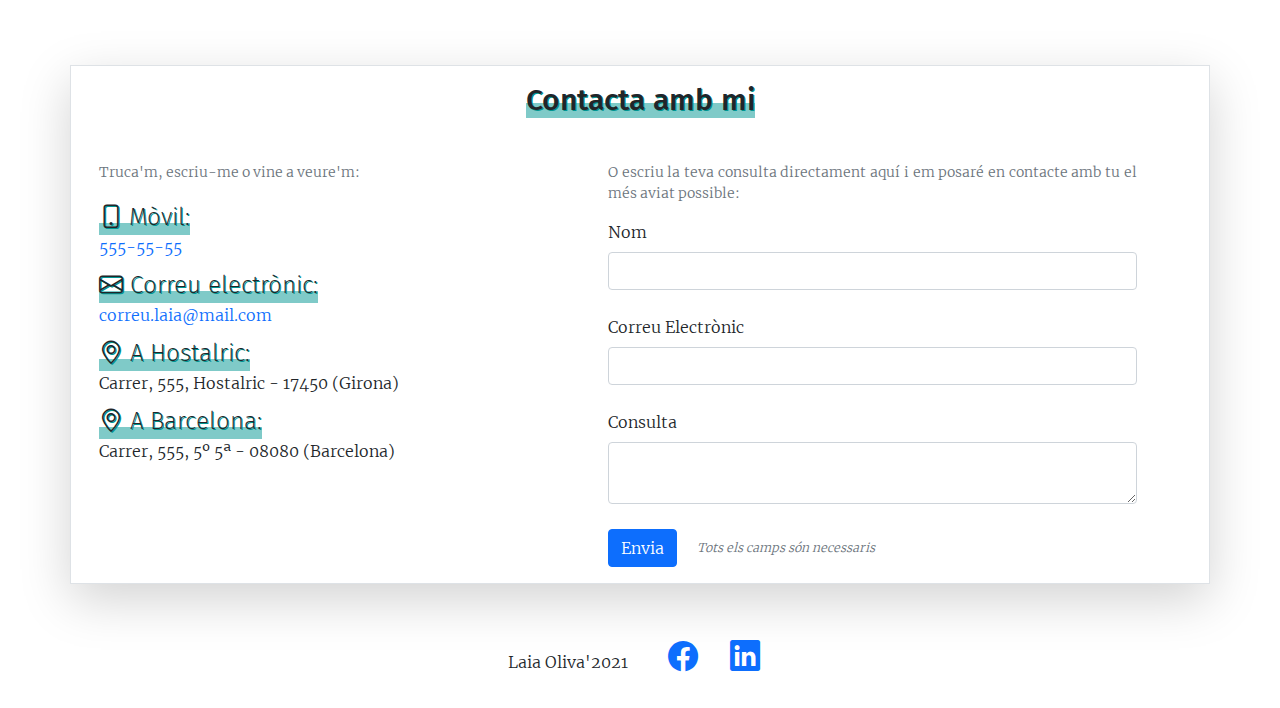
==== commit aae61072: "Afegit README.md i algun retoc" ====
--- a/index.html
+++ b/index.html
@@ -155,6 +155,9 @@
 						</li>
 						<li class="nav-item">
 							<a class="nav-link" href="colors.html">Colors <small class="align-top"><i class="bi bi-box-arrow-up-right"></i></small></a>
+						</li>
+						<li class="nav-item">
+							<a class="nav-link" href="plantilla.html" target="_blank">Versión de Plantilla <small class="align-top"><i class="bi bi-box-arrow-up-right"></i></small></a>
 						</li>
 					</ul>
 				</div>
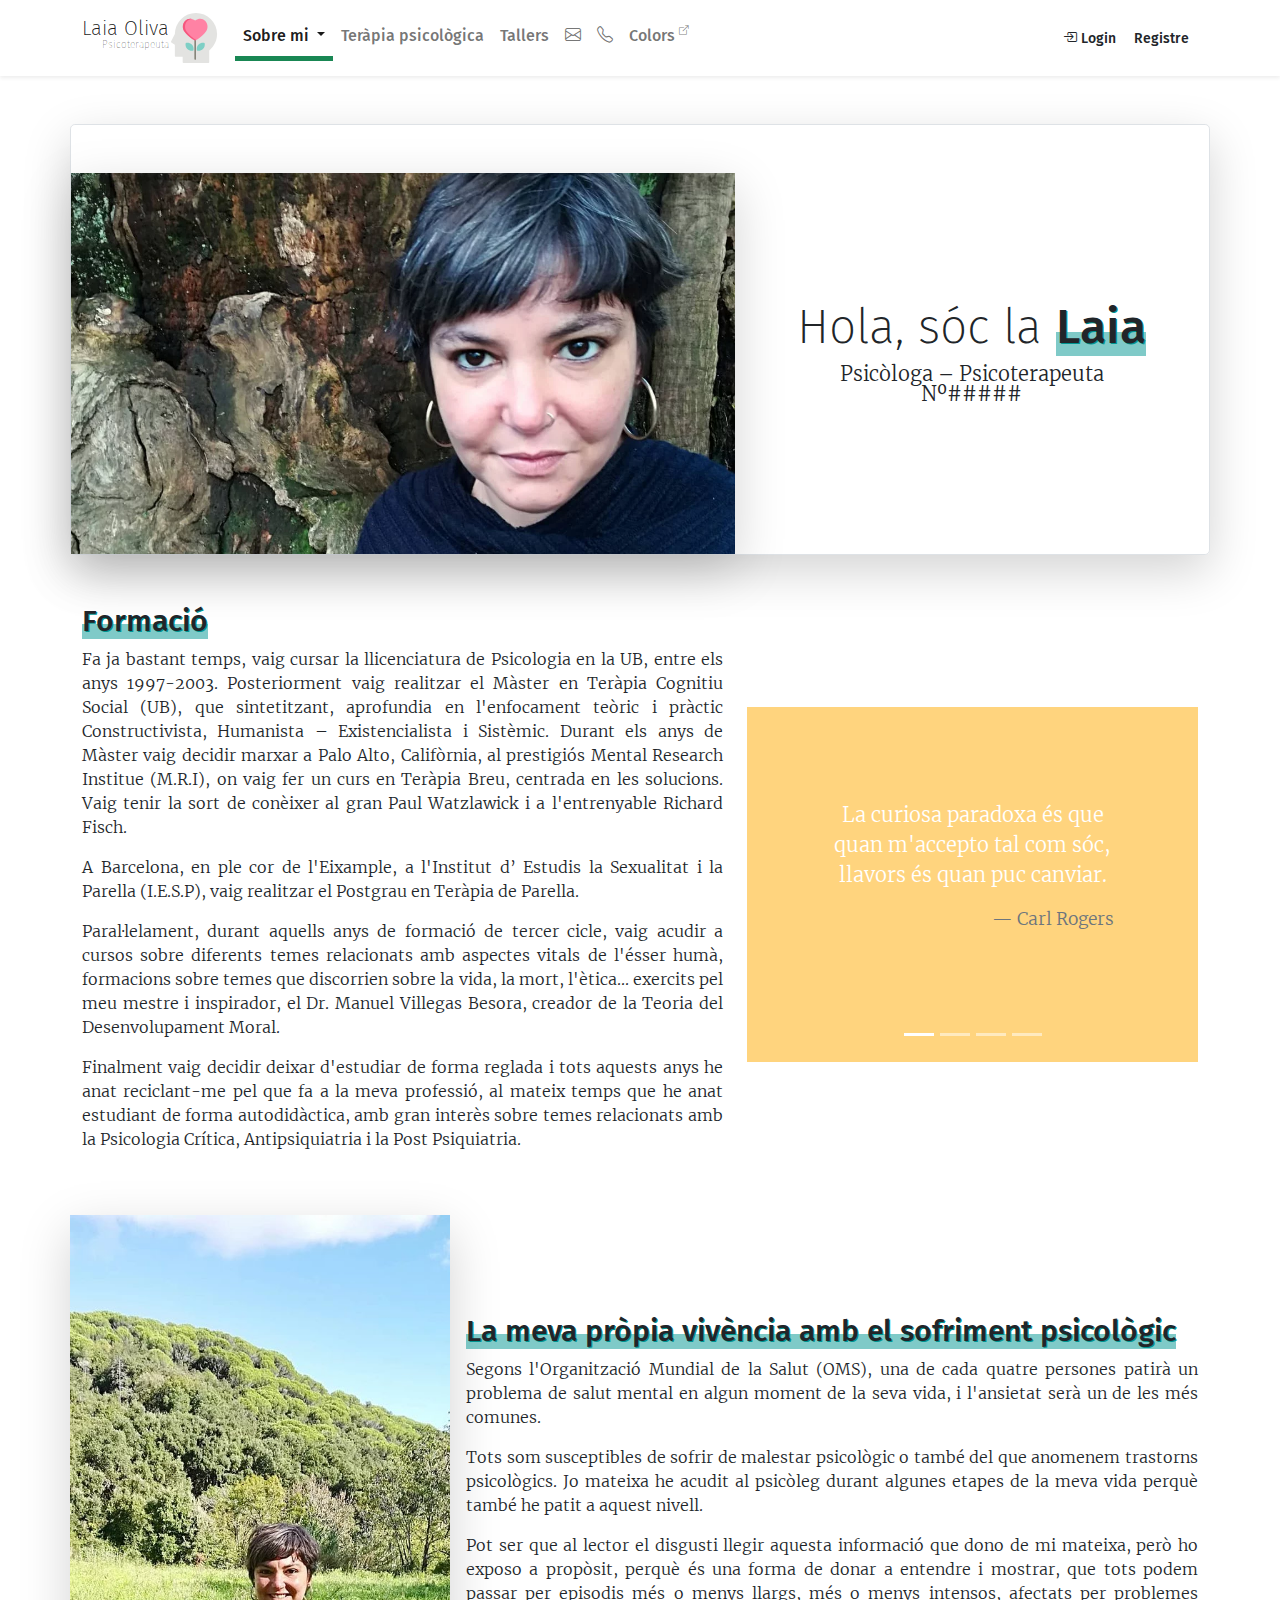
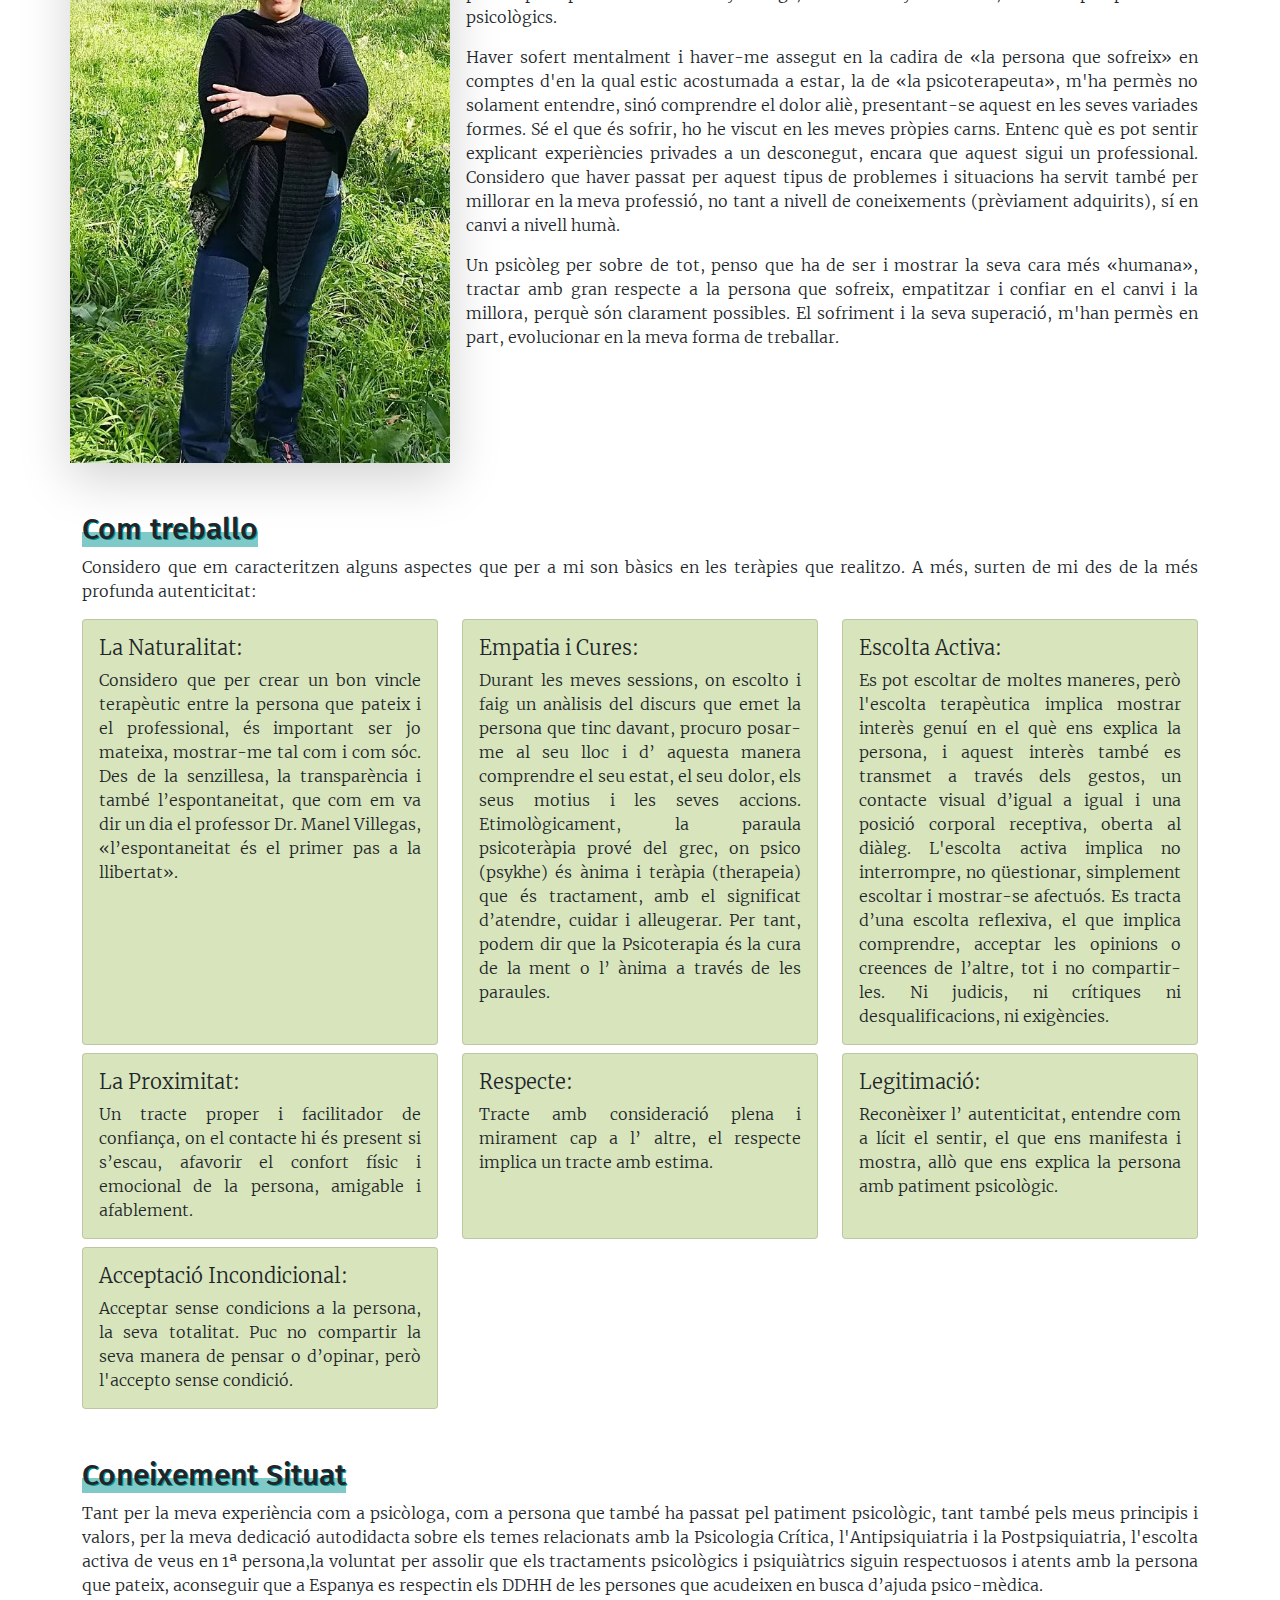
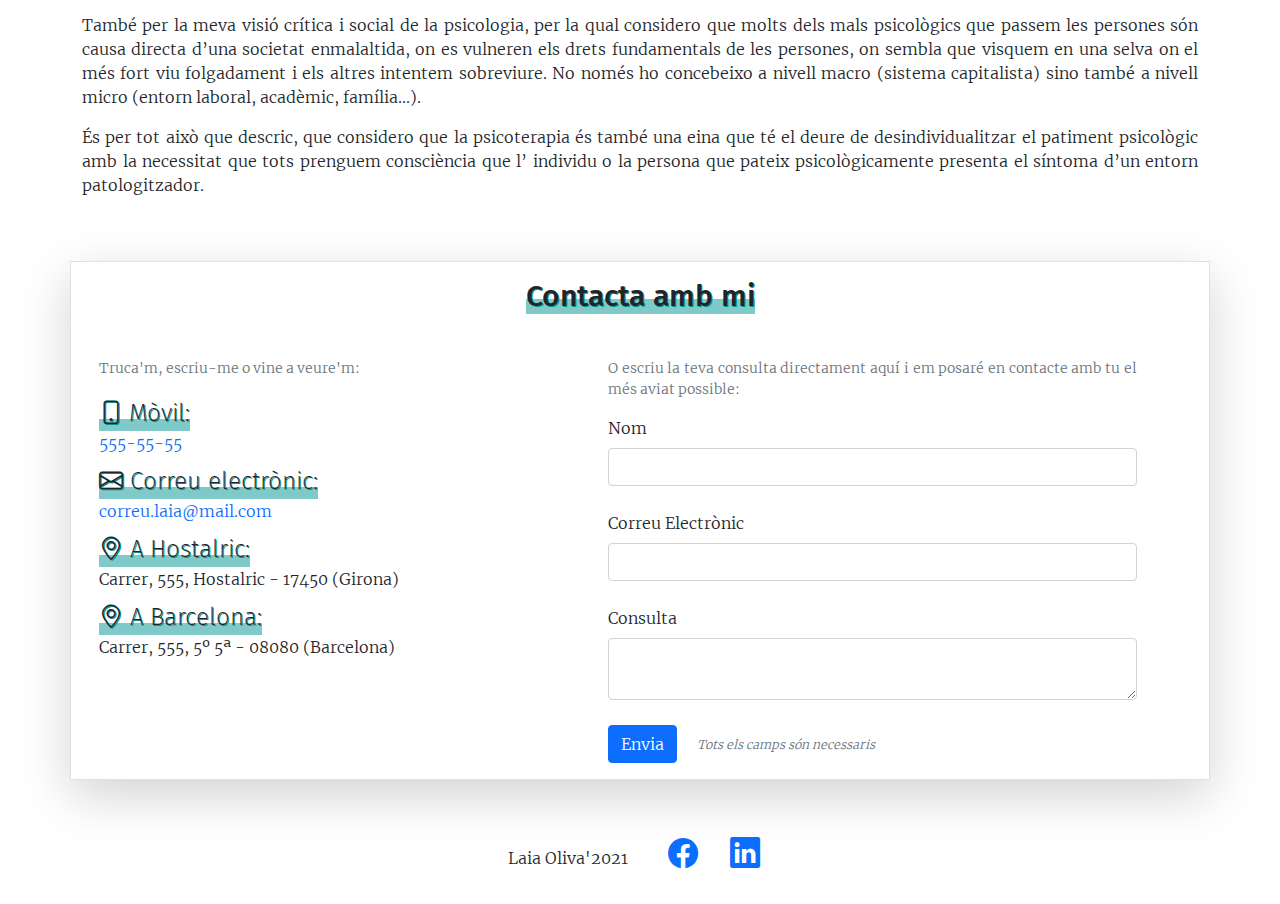
==== commit 7818b8f1: "-Dades" ====
--- a/index.html
+++ b/index.html
@@ -6,9 +6,6 @@
 	<meta name="description" content="IT Academy - Sprint 2: maquetació II (Bootstrap)">
 	<meta name="keywords" content="HTML5, CSS3, Bootstrap">
 	<meta name="author" content="Rubèn Nieto Perarnau">
-	<link rel="apple-touch-icon" sizes="76x76" href="assets/images/favicon.png">
-  	<link rel="icon" type="image/png" href="assets/images/favicon.png">
-  	<meta http-equiv="X-UA-Compatible" content="IE=edge,chrome=1" />
 	<meta name="viewport" content="width=device-width, initial-scale=1.0">
 	<title>S2: Bootstrap - IT Academy</title>
 
@@ -156,9 +153,6 @@
 						<li class="nav-item">
 							<a class="nav-link" href="colors.html">Colors <small class="align-top"><i class="bi bi-box-arrow-up-right"></i></small></a>
 						</li>
-						<li class="nav-item">
-							<a class="nav-link" href="plantilla.html" target="_blank">Versión de Plantilla <small class="align-top"><i class="bi bi-box-arrow-up-right"></i></small></a>
-						</li>
 					</ul>
 				</div>
 				<form class="d-flex">
@@ -179,7 +173,7 @@
 					<h1 class="display-5 lh-5 text-center">Hola, sóc la <strong>Laia</strong></h1>
 					<p class="lead lh-1 text-center">
 						Psicòloga – Psicoterapeuta<br />
-						Nº14057
+						Nº#####
 					</p>
 				</div>
 				<div class="col-lg-7 order-lg-first p-0 overflow-hidden shadow-lg">
@@ -340,7 +334,7 @@
 				</div>
 				<div class="col-lg-4 order-lg-first p-0 shadow-lg">
 					<picture>
-						<source media="(min-width:992px)" srcset="assets/images/laia3-v.jpg">
+						<source media="(min-width:992px)" srcset="assets/images/laia2-v.jpg">
 						<img class="img-fluid" src="assets/images/laia2.jpg" alt="Foto Laia Oliva">
 					</picture>
 				</div>
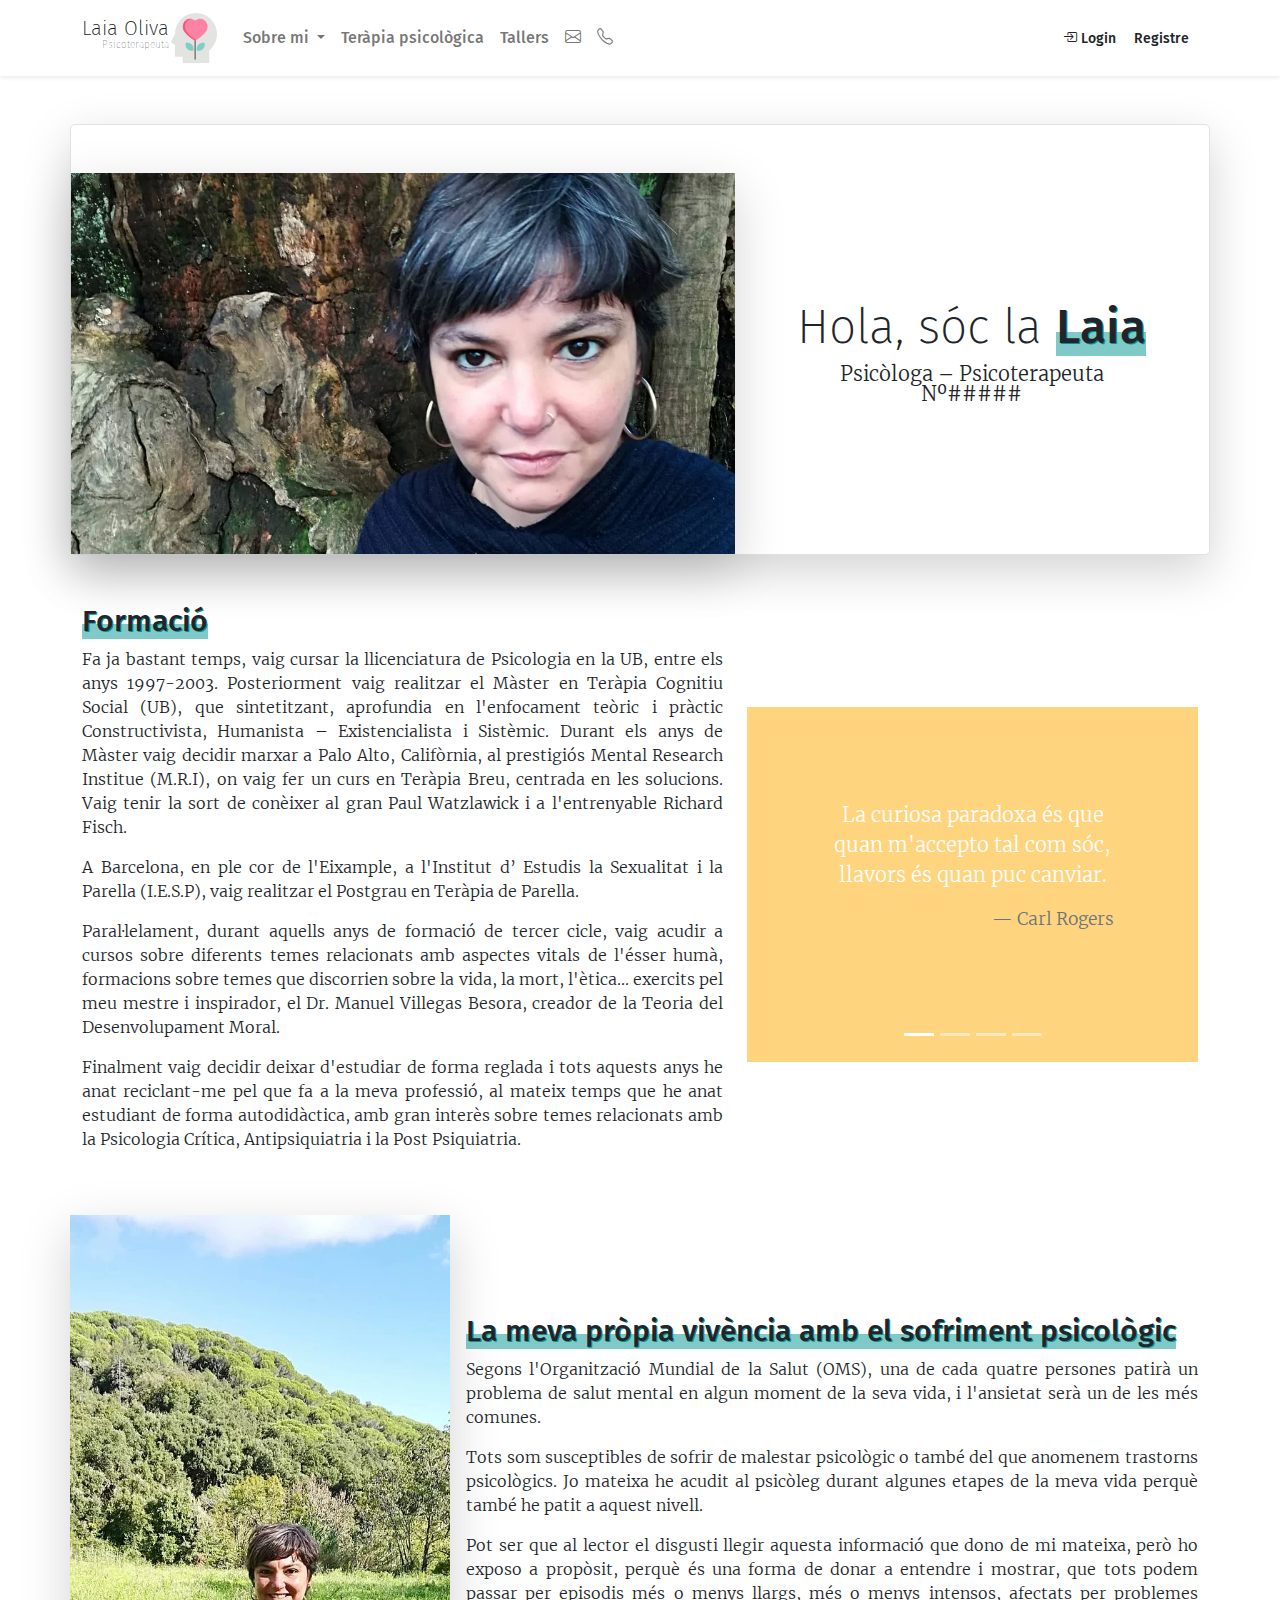
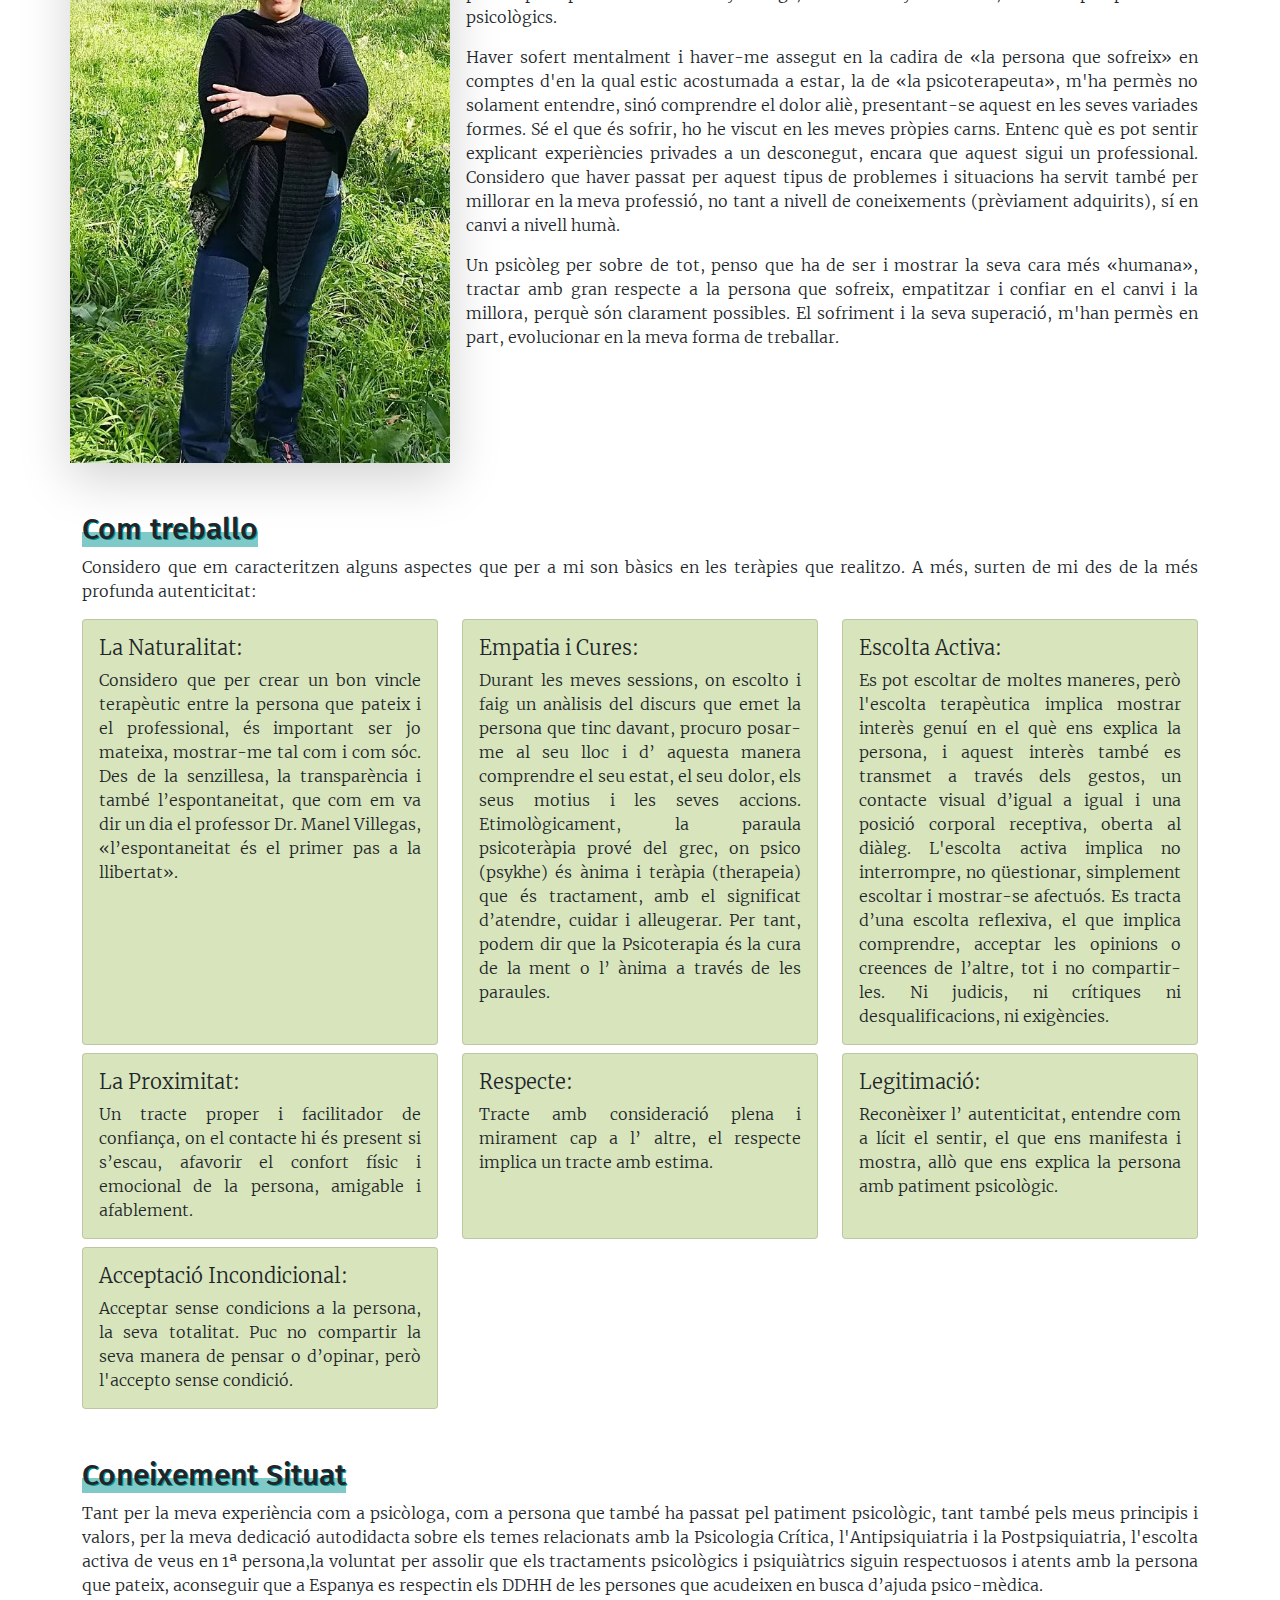
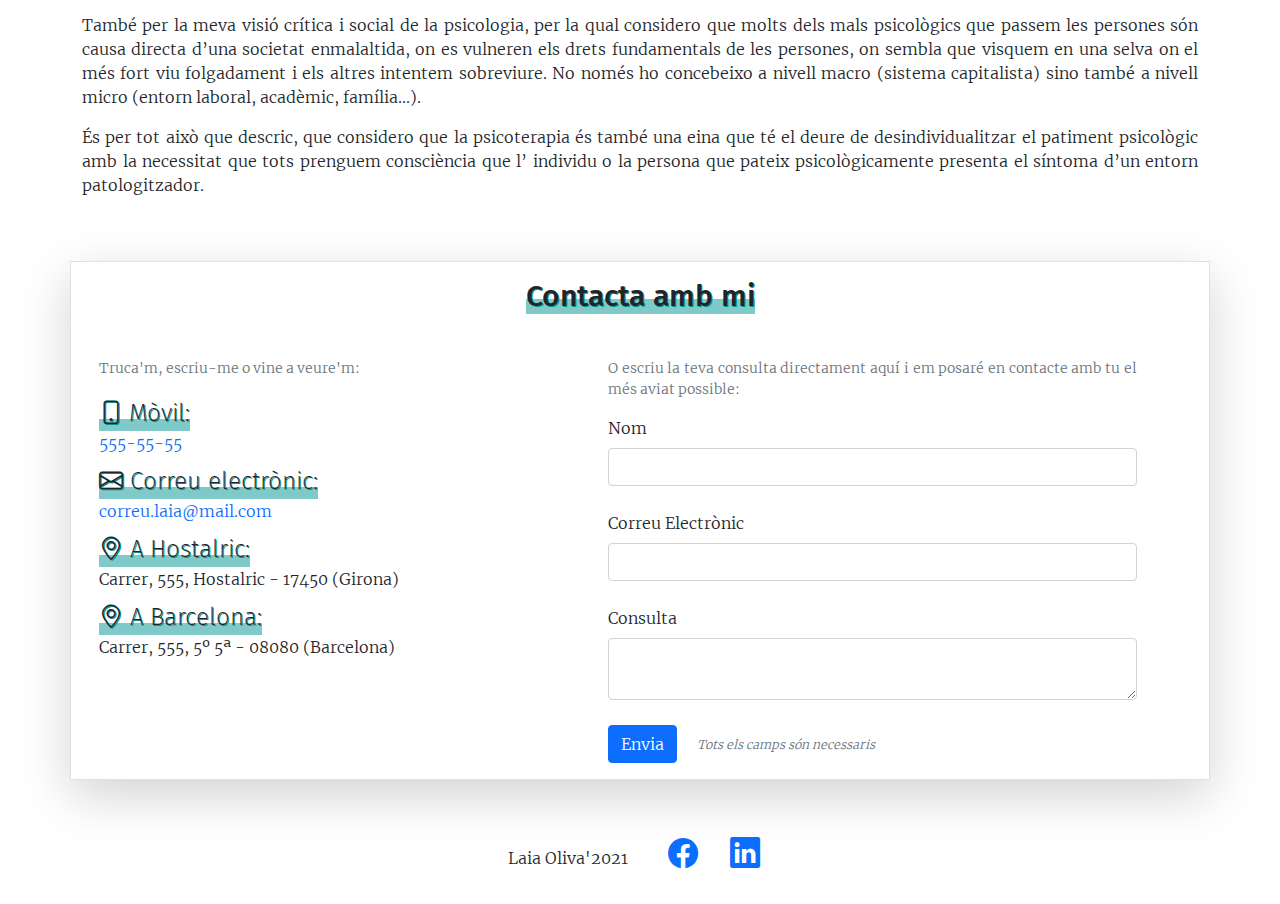
==== commit 533431ee: "-Dades" ====
--- a/index.html
+++ b/index.html
@@ -38,8 +38,6 @@
 
 	<!-- Els meus estils -->
 	<link href="assets/css/styles.css" rel="stylesheet" type="text/css">
-
-
 </head>
 
 <body>
@@ -124,9 +122,9 @@
 					<span class="navbar-toggler-icon"></span>
 				</button>
 				<div class="collapse navbar-collapse" id="navbarSupportedContent">
-					<ul class="navbar-nav me-auto mb-2 mb-lg-0 nav-pills">
+					<ul class="navbar-nav me-auto mb-2 mb-lg-0">
 						<li class="nav-item dropdown">
-							<a class="nav-link dropdown-toggle active" href="index.html" id="navbarDropdown" role="button"
+							<a class="nav-link dropdown-toggle" href="index.html" id="navbarDropdown" role="button"
 								data-bs-toggle="dropdown" aria-expanded="false">Sobre mi
 							</a>
 							<ul class="dropdown-menu" aria-labelledby="navbarDropdown">
@@ -149,9 +147,6 @@
 						</li>
 						<li class="nav-item">
 							<a class="nav-link" href="#"><i class="bi bi-telephone"></i></a>
-						</li>
-						<li class="nav-item">
-							<a class="nav-link" href="colors.html">Colors <small class="align-top"><i class="bi bi-box-arrow-up-right"></i></small></a>
 						</li>
 					</ul>
 				</div>
@@ -493,7 +488,7 @@
 					<address>
 						<dl>
 							<dt><i class="bi bi-phone"></i> Mòvil:</dt>
-							<dd><a href="#">555-55-55</a></dd>
+							<dd><a href="tel:0034680663495">555-55-55</a></dd>
 							<dt><i class="bi bi-envelope"></i> Correu electrònic:</dt>
 							<dd><a href="mailto:#">correu.laia@mail.com</a></dd>
 							<dt><i class="bi bi-geo-alt"></i> A Hostalric:</dt>
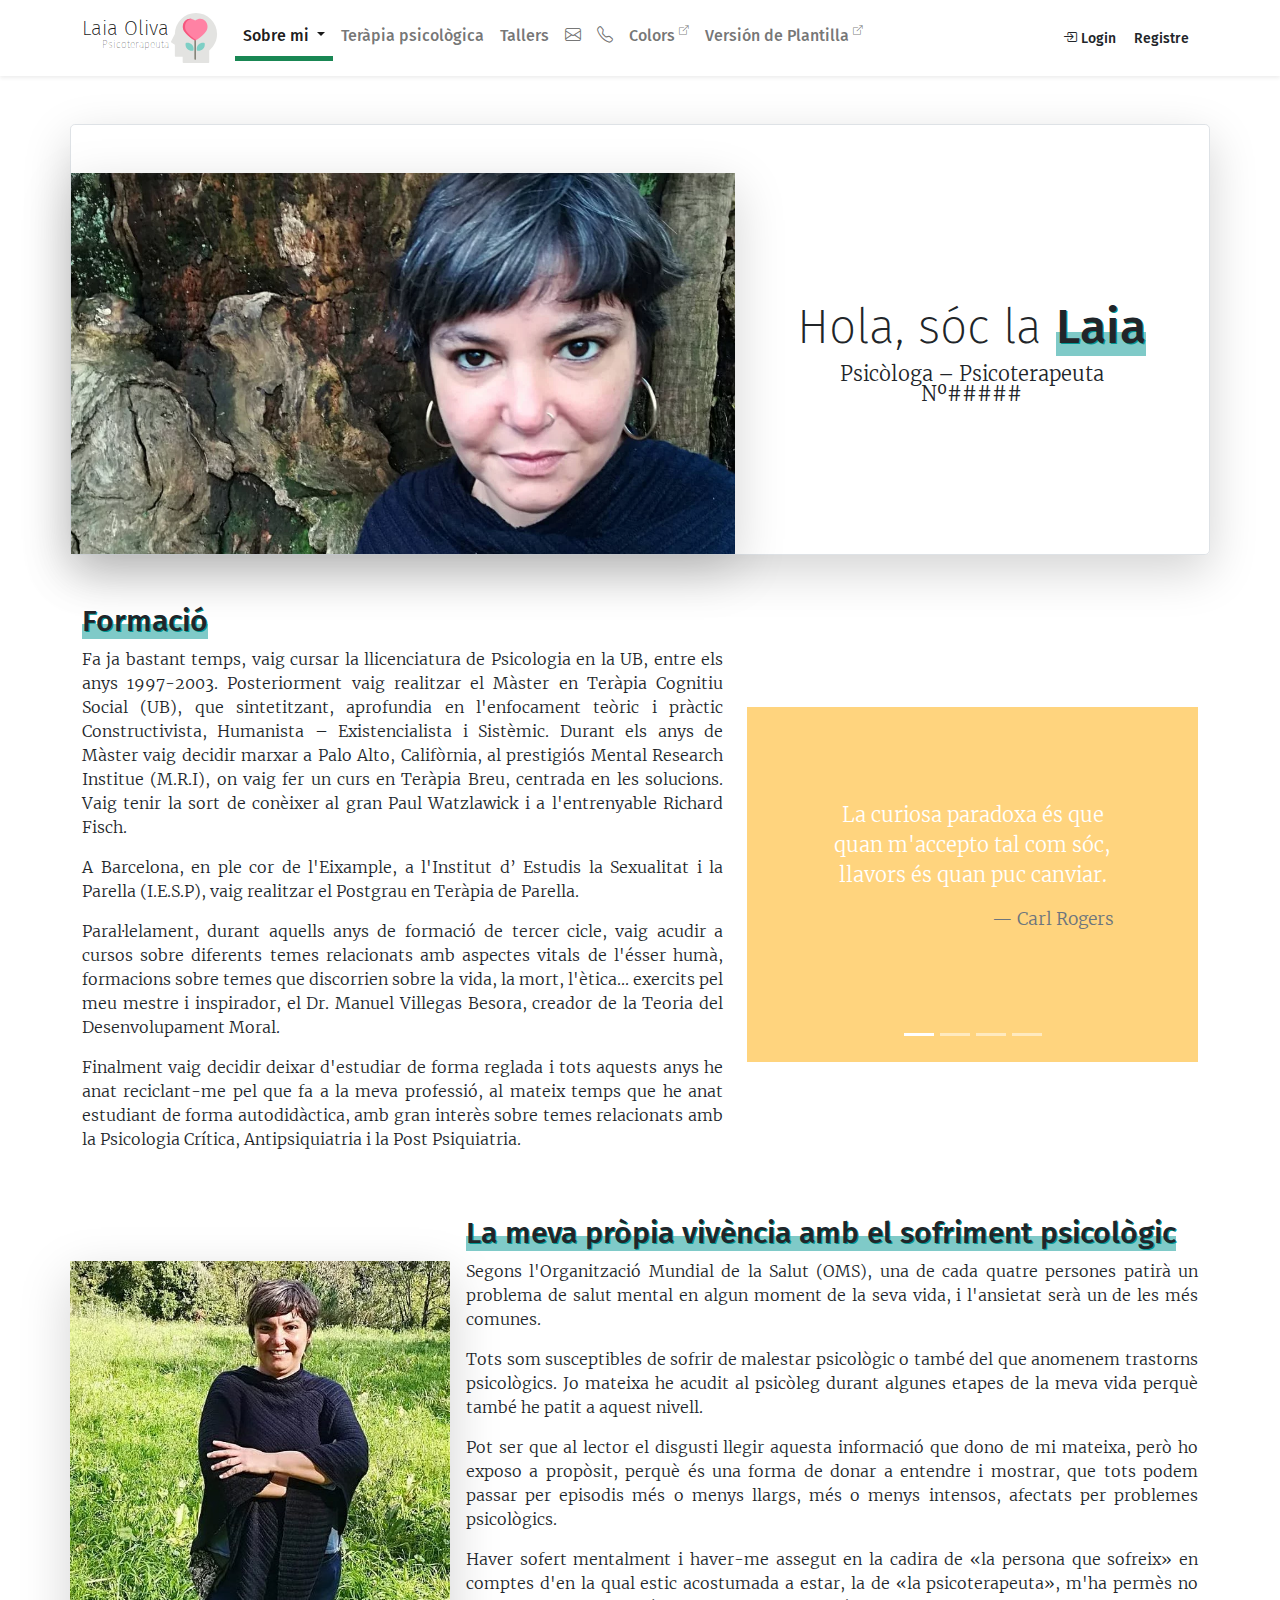
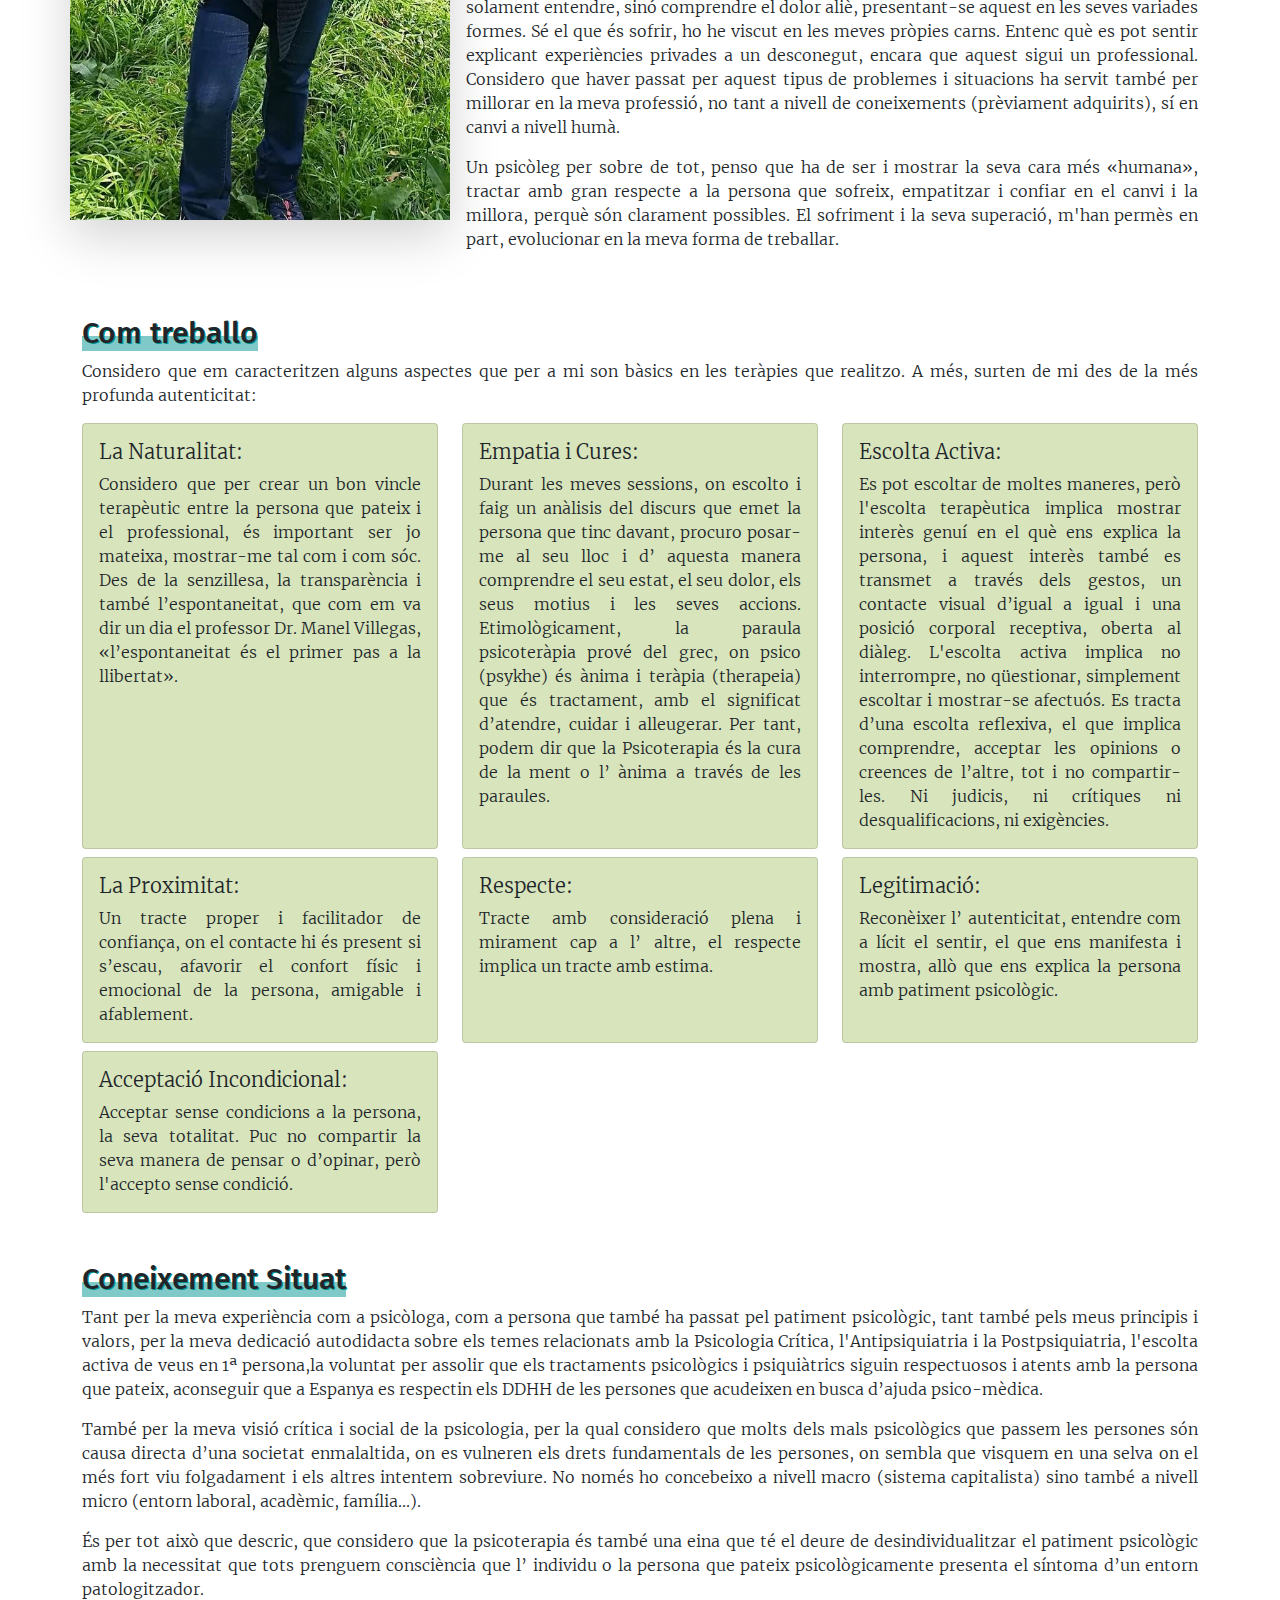
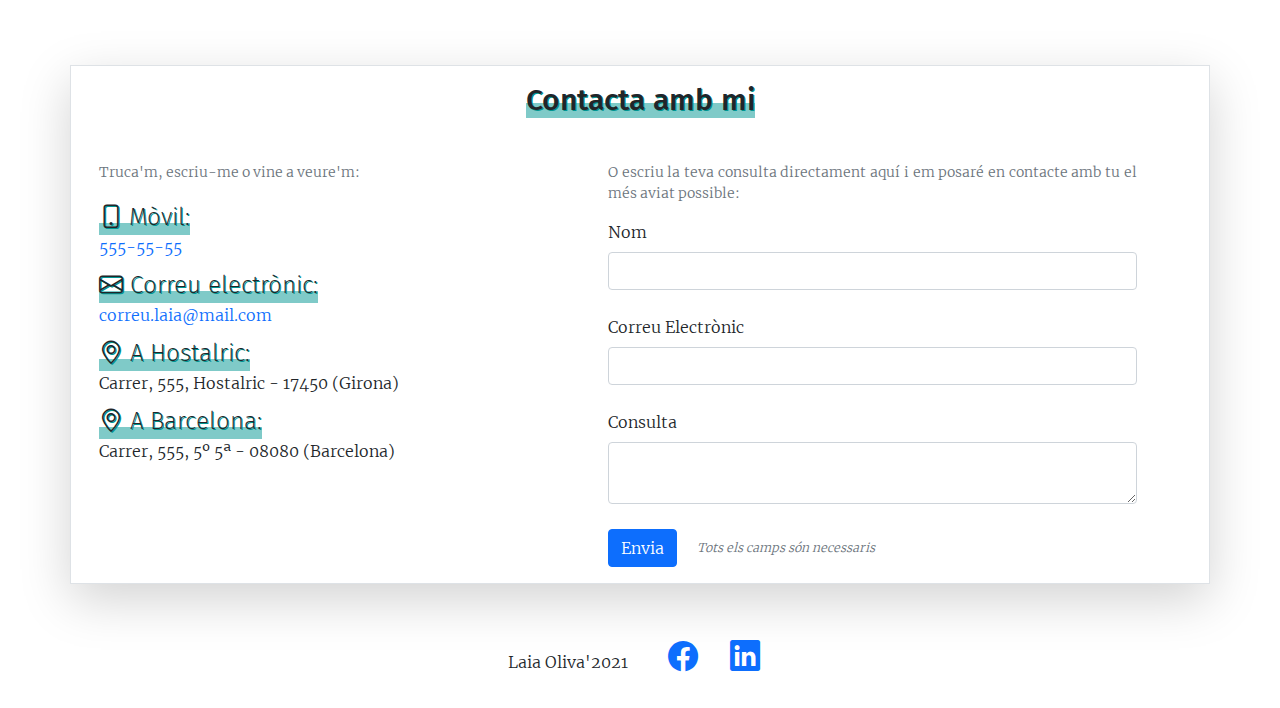
==== commit 783988b0: "-Dades" ====
--- a/index.html
+++ b/index.html
@@ -6,6 +6,9 @@
 	<meta name="description" content="IT Academy - Sprint 2: maquetació II (Bootstrap)">
 	<meta name="keywords" content="HTML5, CSS3, Bootstrap">
 	<meta name="author" content="Rubèn Nieto Perarnau">
+	<link rel="apple-touch-icon" sizes="76x76" href="assets/images/favicon.png">
+  	<link rel="icon" type="image/png" href="assets/images/favicon.png">
+  	<meta http-equiv="X-UA-Compatible" content="IE=edge,chrome=1" />
 	<meta name="viewport" content="width=device-width, initial-scale=1.0">
 	<title>S2: Bootstrap - IT Academy</title>
 
@@ -38,6 +41,8 @@
 
 	<!-- Els meus estils -->
 	<link href="assets/css/styles.css" rel="stylesheet" type="text/css">
+
+
 </head>
 
 <body>
@@ -122,9 +127,9 @@
 					<span class="navbar-toggler-icon"></span>
 				</button>
 				<div class="collapse navbar-collapse" id="navbarSupportedContent">
-					<ul class="navbar-nav me-auto mb-2 mb-lg-0">
+					<ul class="navbar-nav me-auto mb-2 mb-lg-0 nav-pills">
 						<li class="nav-item dropdown">
-							<a class="nav-link dropdown-toggle" href="index.html" id="navbarDropdown" role="button"
+							<a class="nav-link dropdown-toggle active" href="index.html" id="navbarDropdown" role="button"
 								data-bs-toggle="dropdown" aria-expanded="false">Sobre mi
 							</a>
 							<ul class="dropdown-menu" aria-labelledby="navbarDropdown">
@@ -147,6 +152,12 @@
 						</li>
 						<li class="nav-item">
 							<a class="nav-link" href="#"><i class="bi bi-telephone"></i></a>
+						</li>
+						<li class="nav-item">
+							<a class="nav-link" href="colors.html">Colors <small class="align-top"><i class="bi bi-box-arrow-up-right"></i></small></a>
+						</li>
+						<li class="nav-item">
+							<a class="nav-link" href="plantilla.html" target="_blank">Versión de Plantilla <small class="align-top"><i class="bi bi-box-arrow-up-right"></i></small></a>
 						</li>
 					</ul>
 				</div>
@@ -329,7 +340,7 @@
 				</div>
 				<div class="col-lg-4 order-lg-first p-0 shadow-lg">
 					<picture>
-						<source media="(min-width:992px)" srcset="assets/images/laia2-v.jpg">
+						<source media="(min-width:992px)" srcset="assets/images/laia3-v.jpg">
 						<img class="img-fluid" src="assets/images/laia2.jpg" alt="Foto Laia Oliva">
 					</picture>
 				</div>
@@ -488,7 +499,7 @@
 					<address>
 						<dl>
 							<dt><i class="bi bi-phone"></i> Mòvil:</dt>
-							<dd><a href="tel:0034680663495">555-55-55</a></dd>
+							<dd><a href="#">555-55-55</a></dd>
 							<dt><i class="bi bi-envelope"></i> Correu electrònic:</dt>
 							<dd><a href="mailto:#">correu.laia@mail.com</a></dd>
 							<dt><i class="bi bi-geo-alt"></i> A Hostalric:</dt>
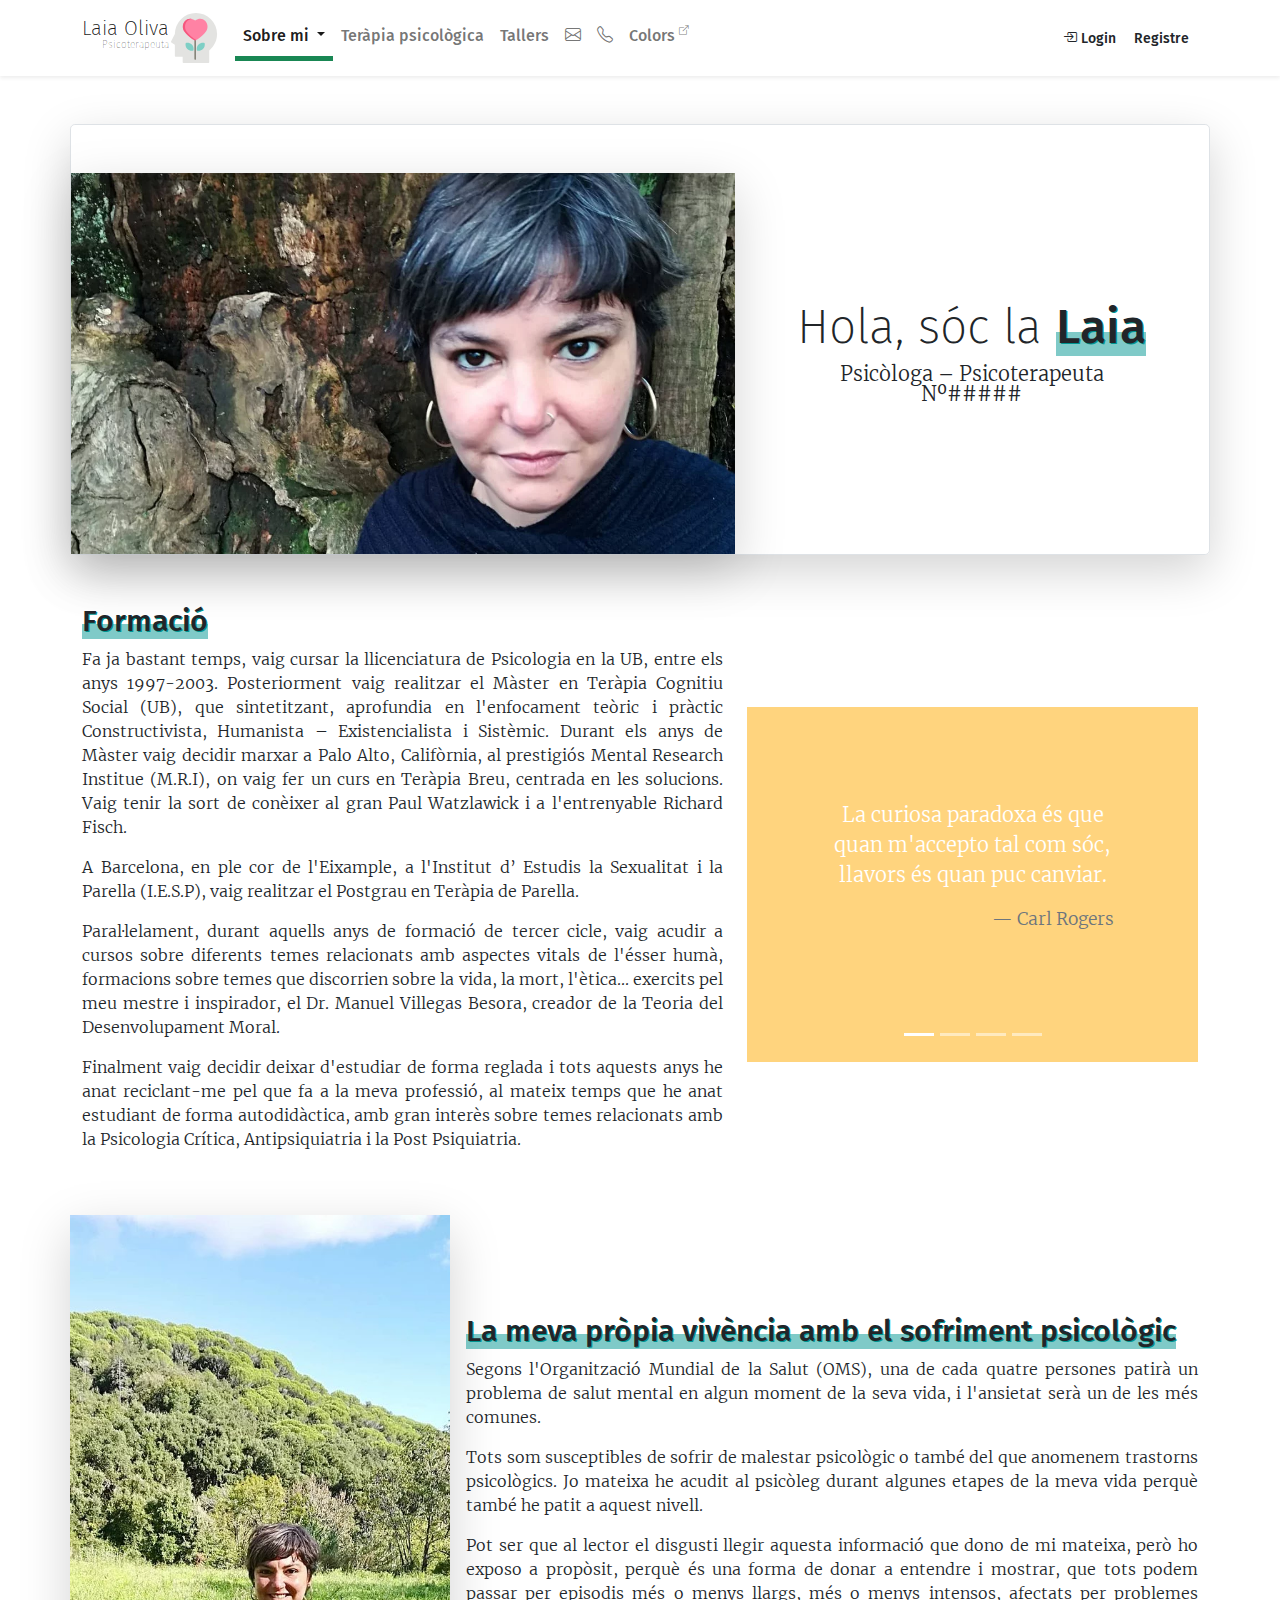
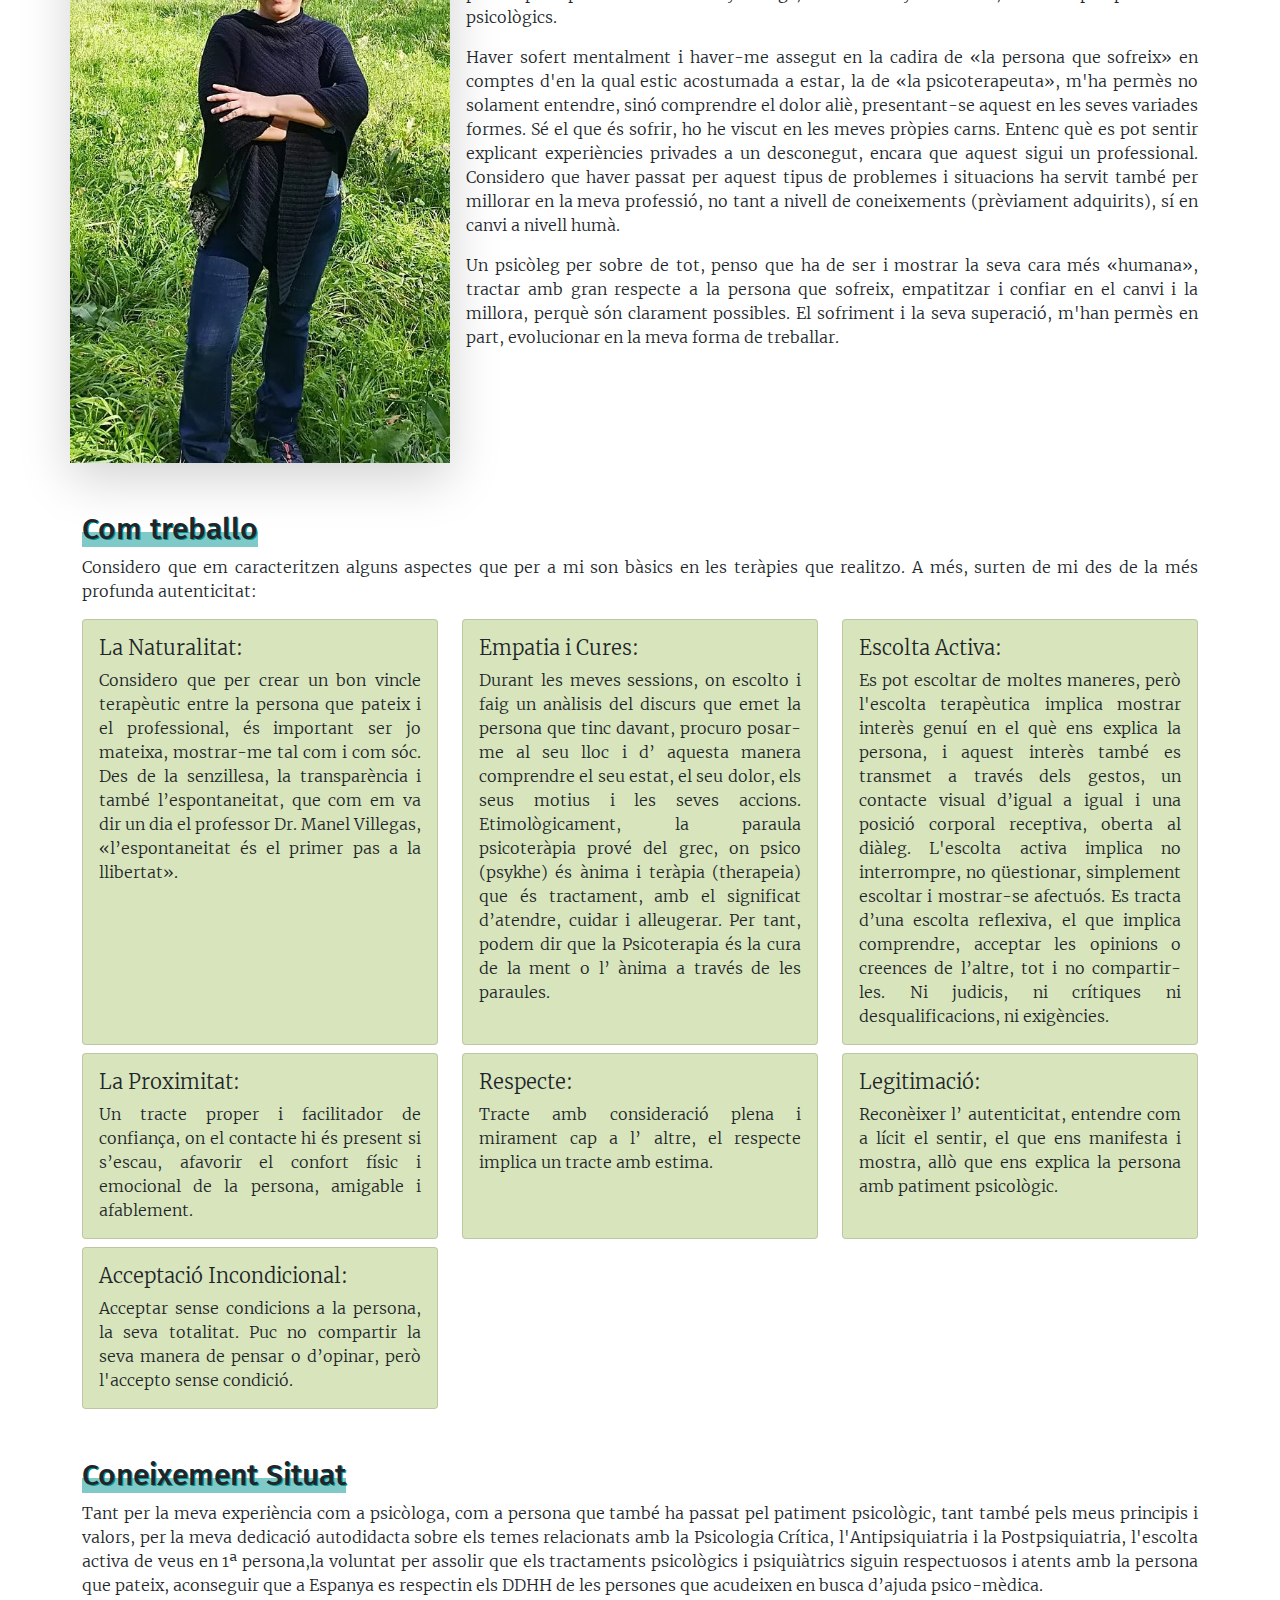
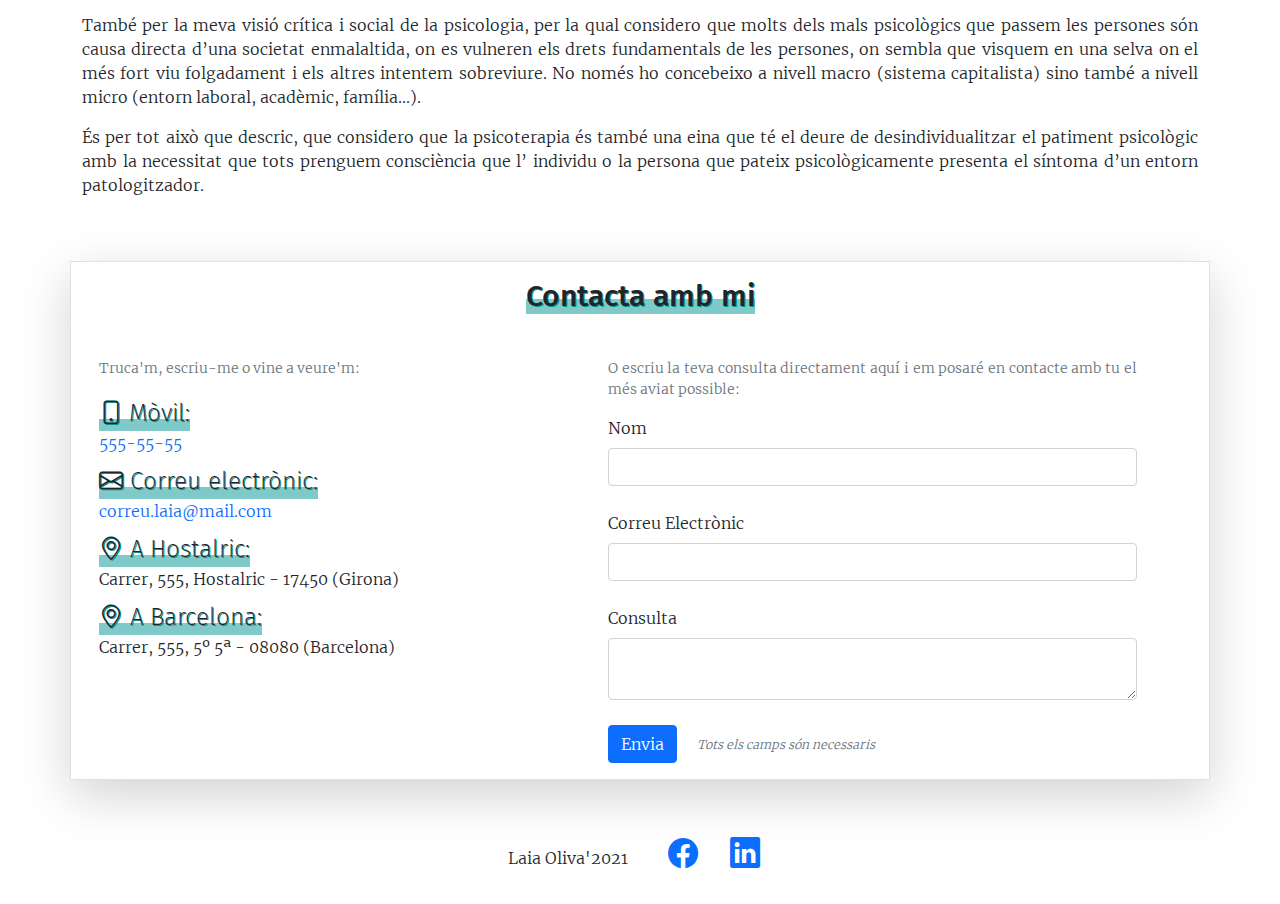
==== commit f5a9ed80: "Eliminada barra hotizontal navegador afegint .container a <footer>" ====
--- a/index.html
+++ b/index.html
@@ -6,9 +6,6 @@
 	<meta name="description" content="IT Academy - Sprint 2: maquetació II (Bootstrap)">
 	<meta name="keywords" content="HTML5, CSS3, Bootstrap">
 	<meta name="author" content="Rubèn Nieto Perarnau">
-	<link rel="apple-touch-icon" sizes="76x76" href="assets/images/favicon.png">
-  	<link rel="icon" type="image/png" href="assets/images/favicon.png">
-  	<meta http-equiv="X-UA-Compatible" content="IE=edge,chrome=1" />
 	<meta name="viewport" content="width=device-width, initial-scale=1.0">
 	<title>S2: Bootstrap - IT Academy</title>
 
@@ -155,9 +152,6 @@
 						</li>
 						<li class="nav-item">
 							<a class="nav-link" href="colors.html">Colors <small class="align-top"><i class="bi bi-box-arrow-up-right"></i></small></a>
-						</li>
-						<li class="nav-item">
-							<a class="nav-link" href="plantilla.html" target="_blank">Versión de Plantilla <small class="align-top"><i class="bi bi-box-arrow-up-right"></i></small></a>
 						</li>
 					</ul>
 				</div>
@@ -340,7 +334,7 @@
 				</div>
 				<div class="col-lg-4 order-lg-first p-0 shadow-lg">
 					<picture>
-						<source media="(min-width:992px)" srcset="assets/images/laia3-v.jpg">
+						<source media="(min-width:992px)" srcset="assets/images/laia2-v.jpg">
 						<img class="img-fluid" src="assets/images/laia2.jpg" alt="Foto Laia Oliva">
 					</picture>
 				</div>
@@ -476,19 +470,6 @@
 				</p>
 			</div>
 		</section>
-		<!-- Teràpia Psicològica
-		<section class="bg-color1 container mt-5" id="terapia">
-			<div class="row">
-				<h2><strong>Teràpia Psicològica</strong></h2>
-			</div>
-		</section>
-		Tallers
-		<section class="bg-color3 container mt-5" id="tallers">
-			<div class="row">
-				<h2><strong>Tallers</strong></h2>
-			</div>
-		</section> -->
-		<!-- Contacte -->
 		<section class="container my-5 border shadow-lg" id="contacte">
 			<div class="row p-3 text-center">
 				<h2><strong>Contacta amb mi</strong></h2>
@@ -545,7 +526,7 @@
 			</div>
 		</section>
 	</main>
-	<footer class="mb-3">
+	<footer class="container mb-3">
 		<div class="row align-items-center">
 			<div class="col-6">
 				<ul class="nav justify-content-end">
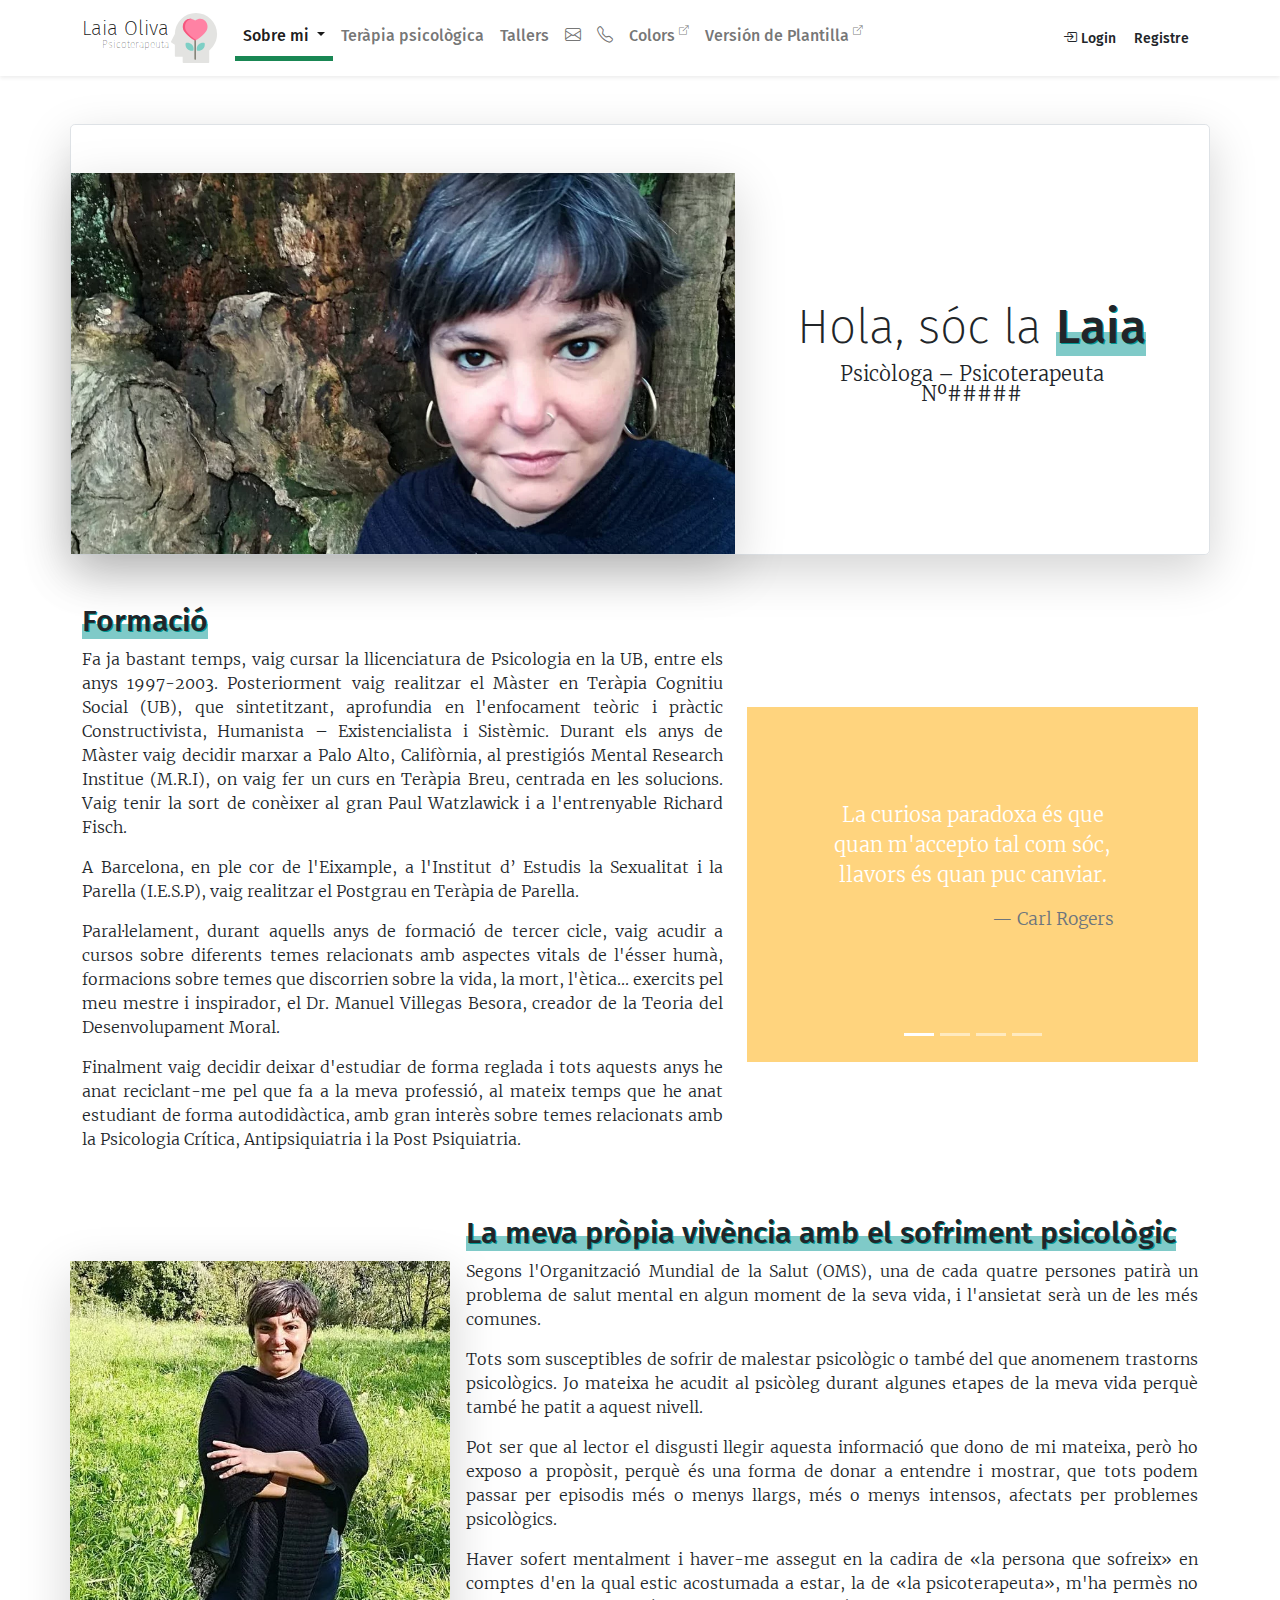
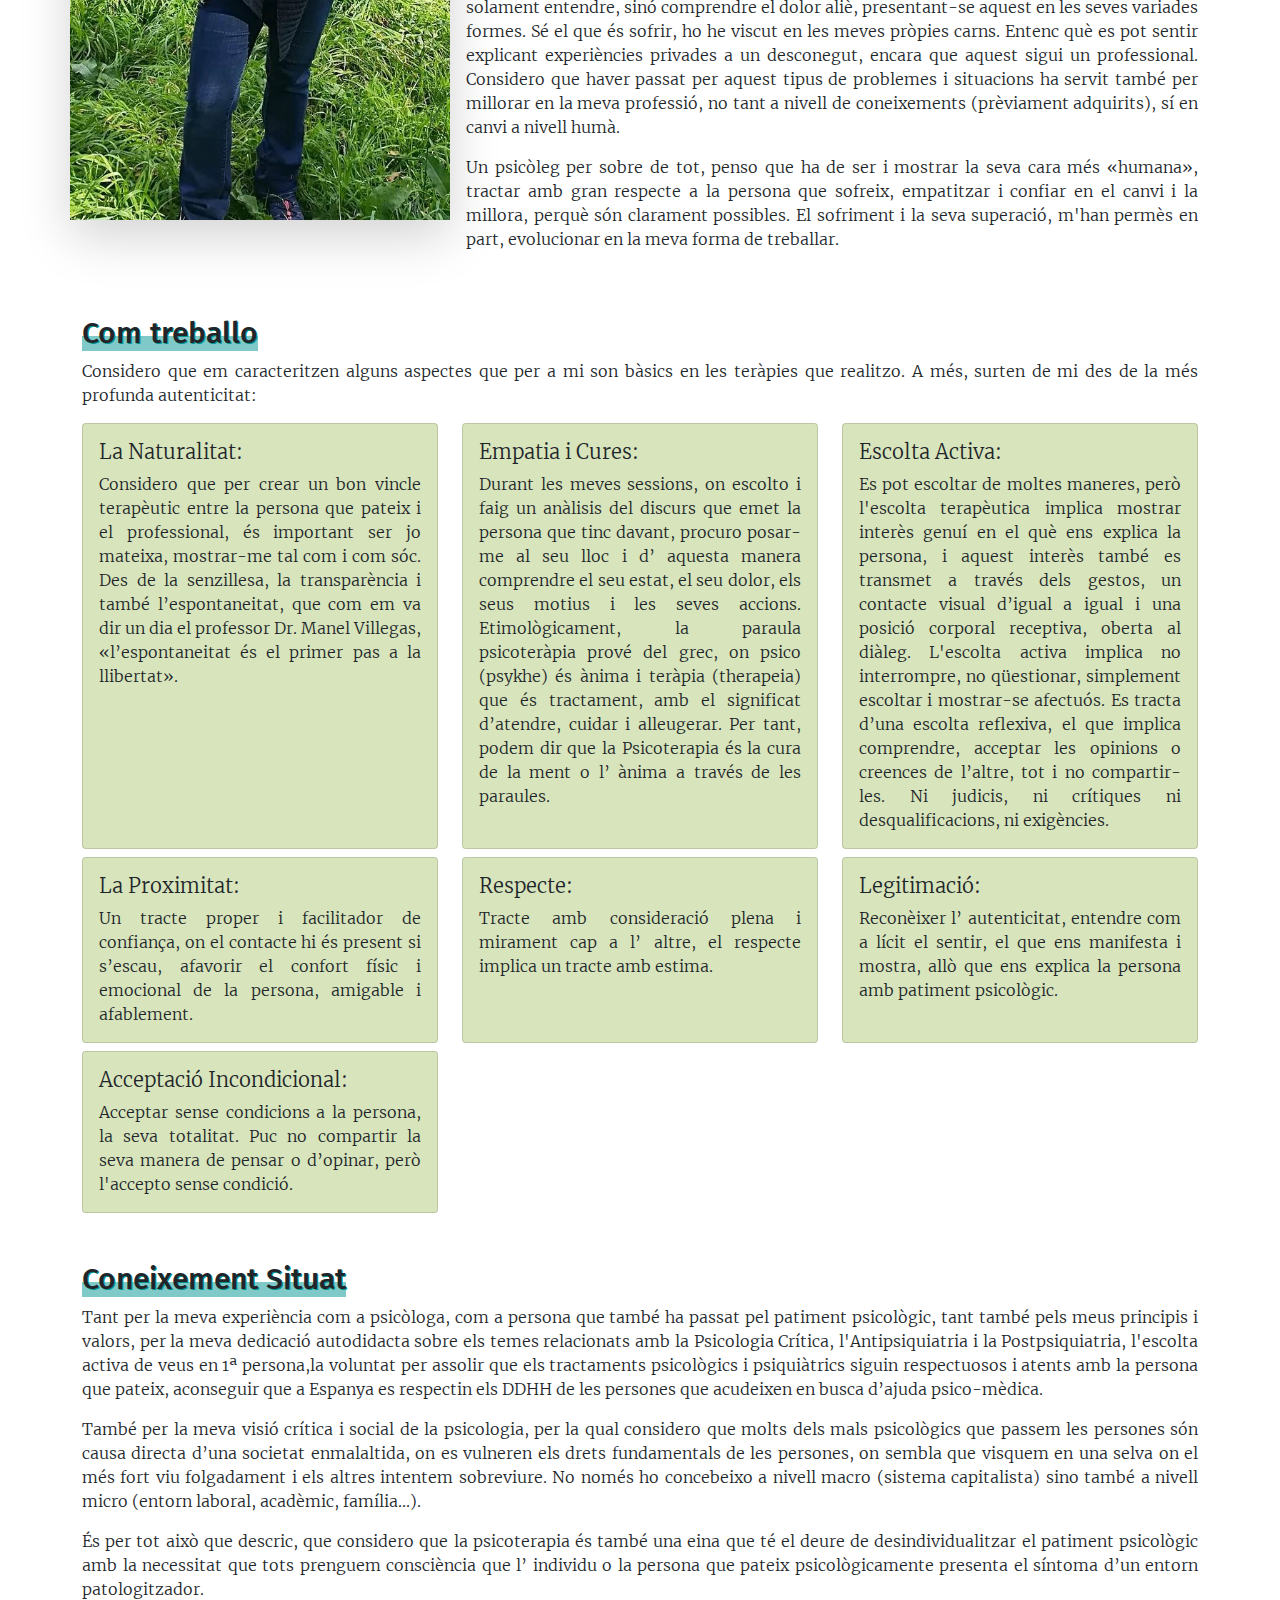
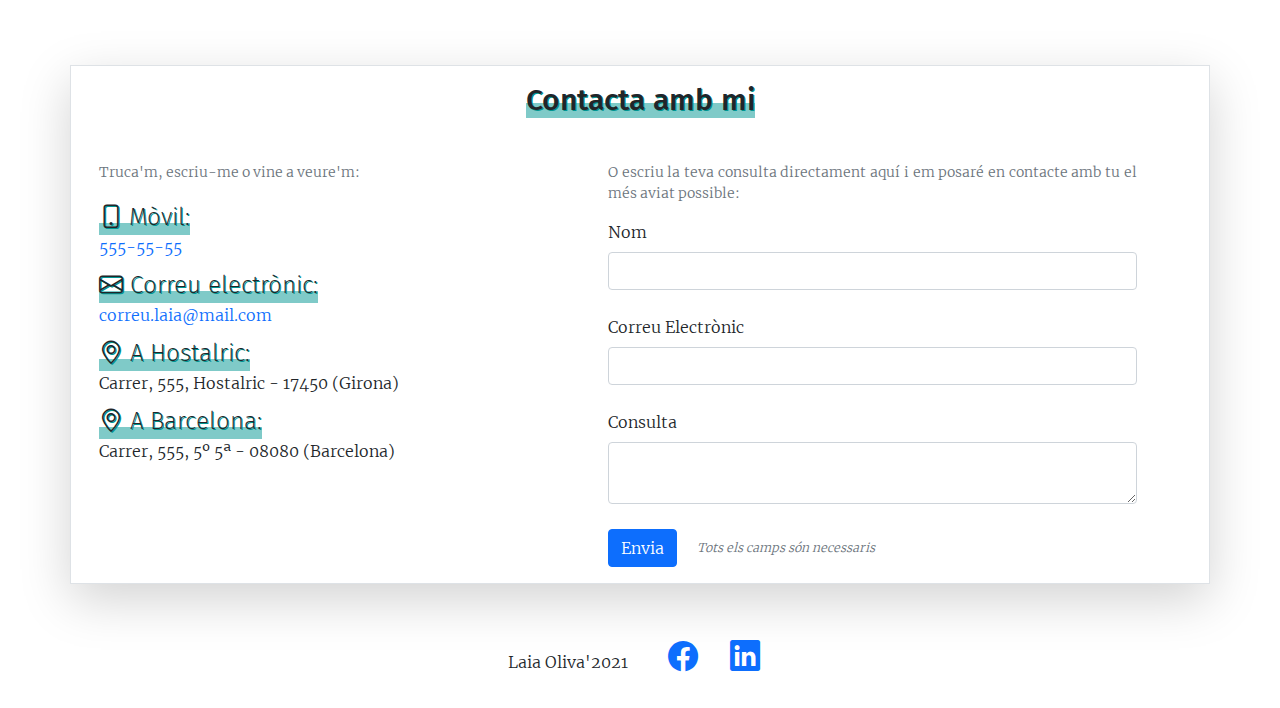
==== commit 8d376bdf: "Merge branch 'ex2'" ====
--- a/index.html
+++ b/index.html
@@ -6,6 +6,9 @@
 	<meta name="description" content="IT Academy - Sprint 2: maquetació II (Bootstrap)">
 	<meta name="keywords" content="HTML5, CSS3, Bootstrap">
 	<meta name="author" content="Rubèn Nieto Perarnau">
+	<link rel="apple-touch-icon" sizes="76x76" href="assets/images/favicon.png">
+  	<link rel="icon" type="image/png" href="assets/images/favicon.png">
+  	<meta http-equiv="X-UA-Compatible" content="IE=edge,chrome=1" />
 	<meta name="viewport" content="width=device-width, initial-scale=1.0">
 	<title>S2: Bootstrap - IT Academy</title>
 
@@ -152,6 +155,9 @@
 						</li>
 						<li class="nav-item">
 							<a class="nav-link" href="colors.html">Colors <small class="align-top"><i class="bi bi-box-arrow-up-right"></i></small></a>
+						</li>
+						<li class="nav-item">
+							<a class="nav-link" href="plantilla.html" target="_blank">Versión de Plantilla <small class="align-top"><i class="bi bi-box-arrow-up-right"></i></small></a>
 						</li>
 					</ul>
 				</div>
@@ -334,7 +340,7 @@
 				</div>
 				<div class="col-lg-4 order-lg-first p-0 shadow-lg">
 					<picture>
-						<source media="(min-width:992px)" srcset="assets/images/laia2-v.jpg">
+						<source media="(min-width:992px)" srcset="assets/images/laia3-v.jpg">
 						<img class="img-fluid" src="assets/images/laia2.jpg" alt="Foto Laia Oliva">
 					</picture>
 				</div>
